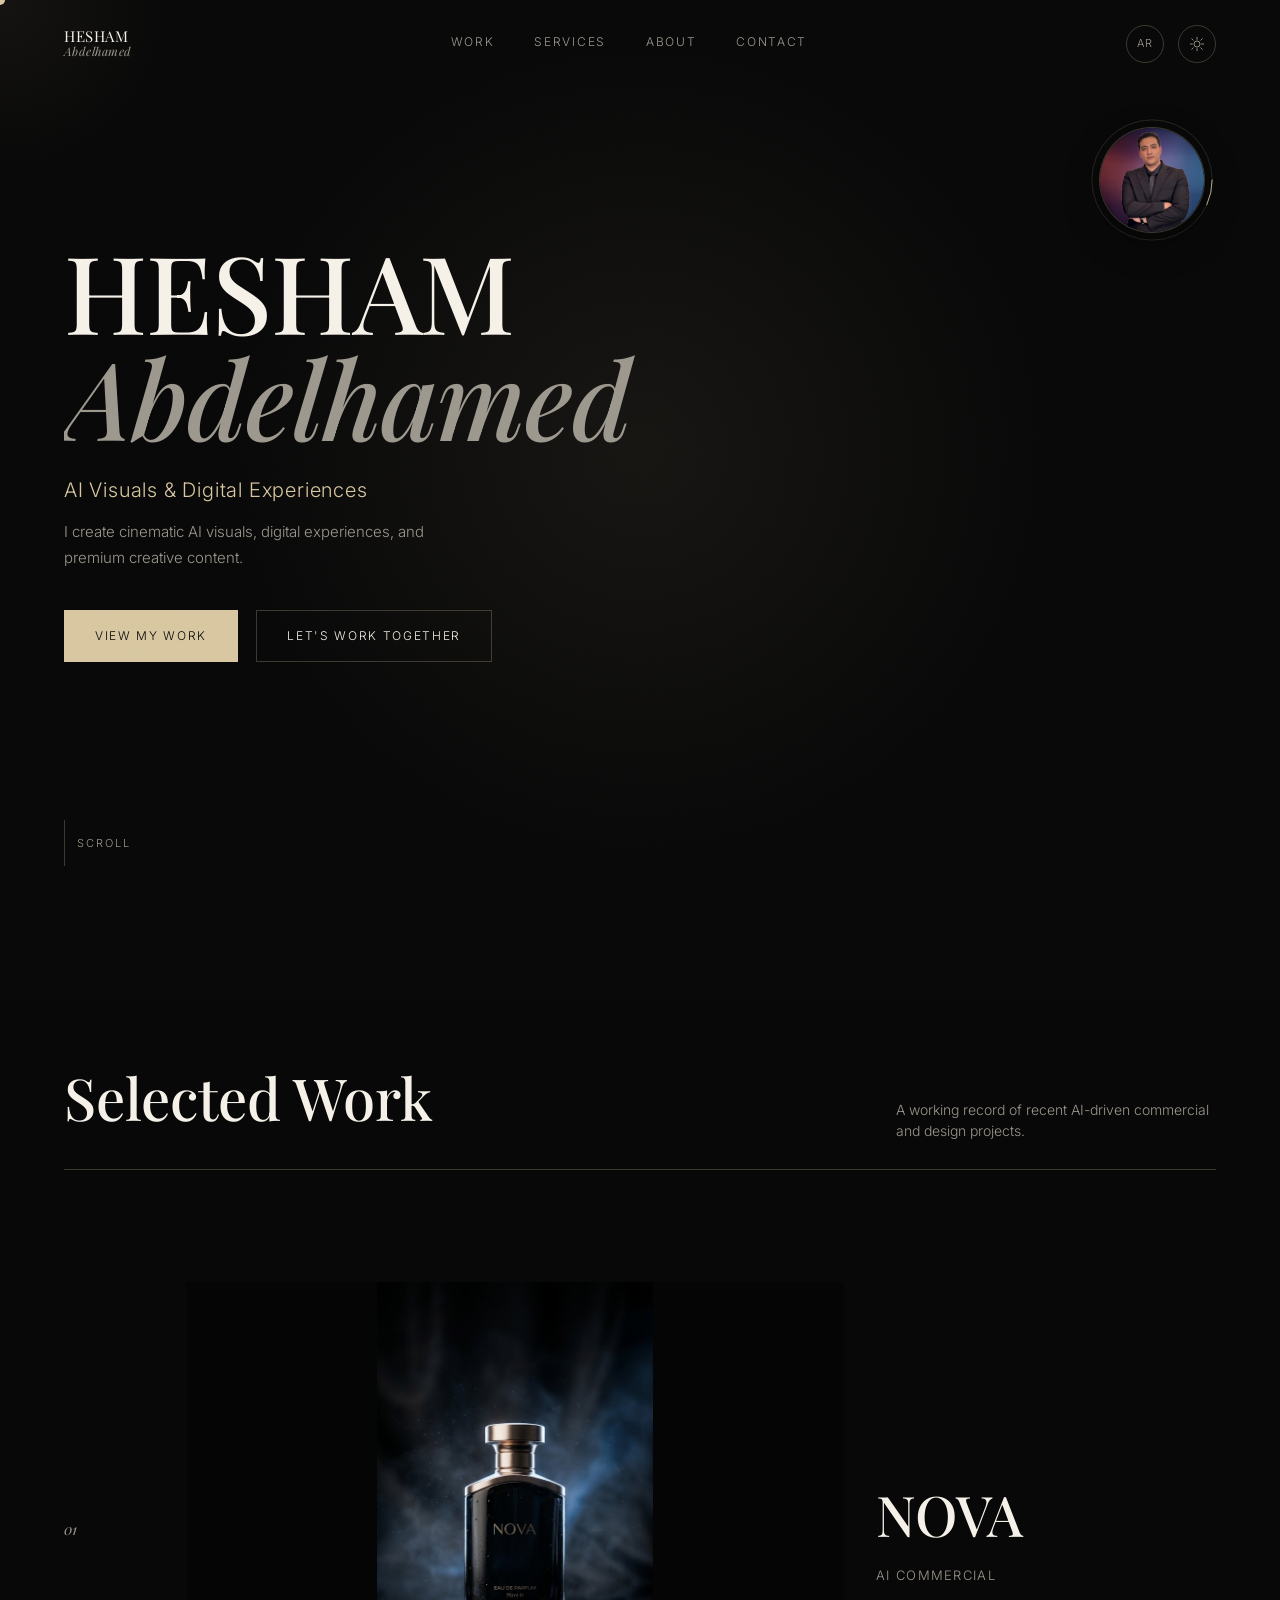
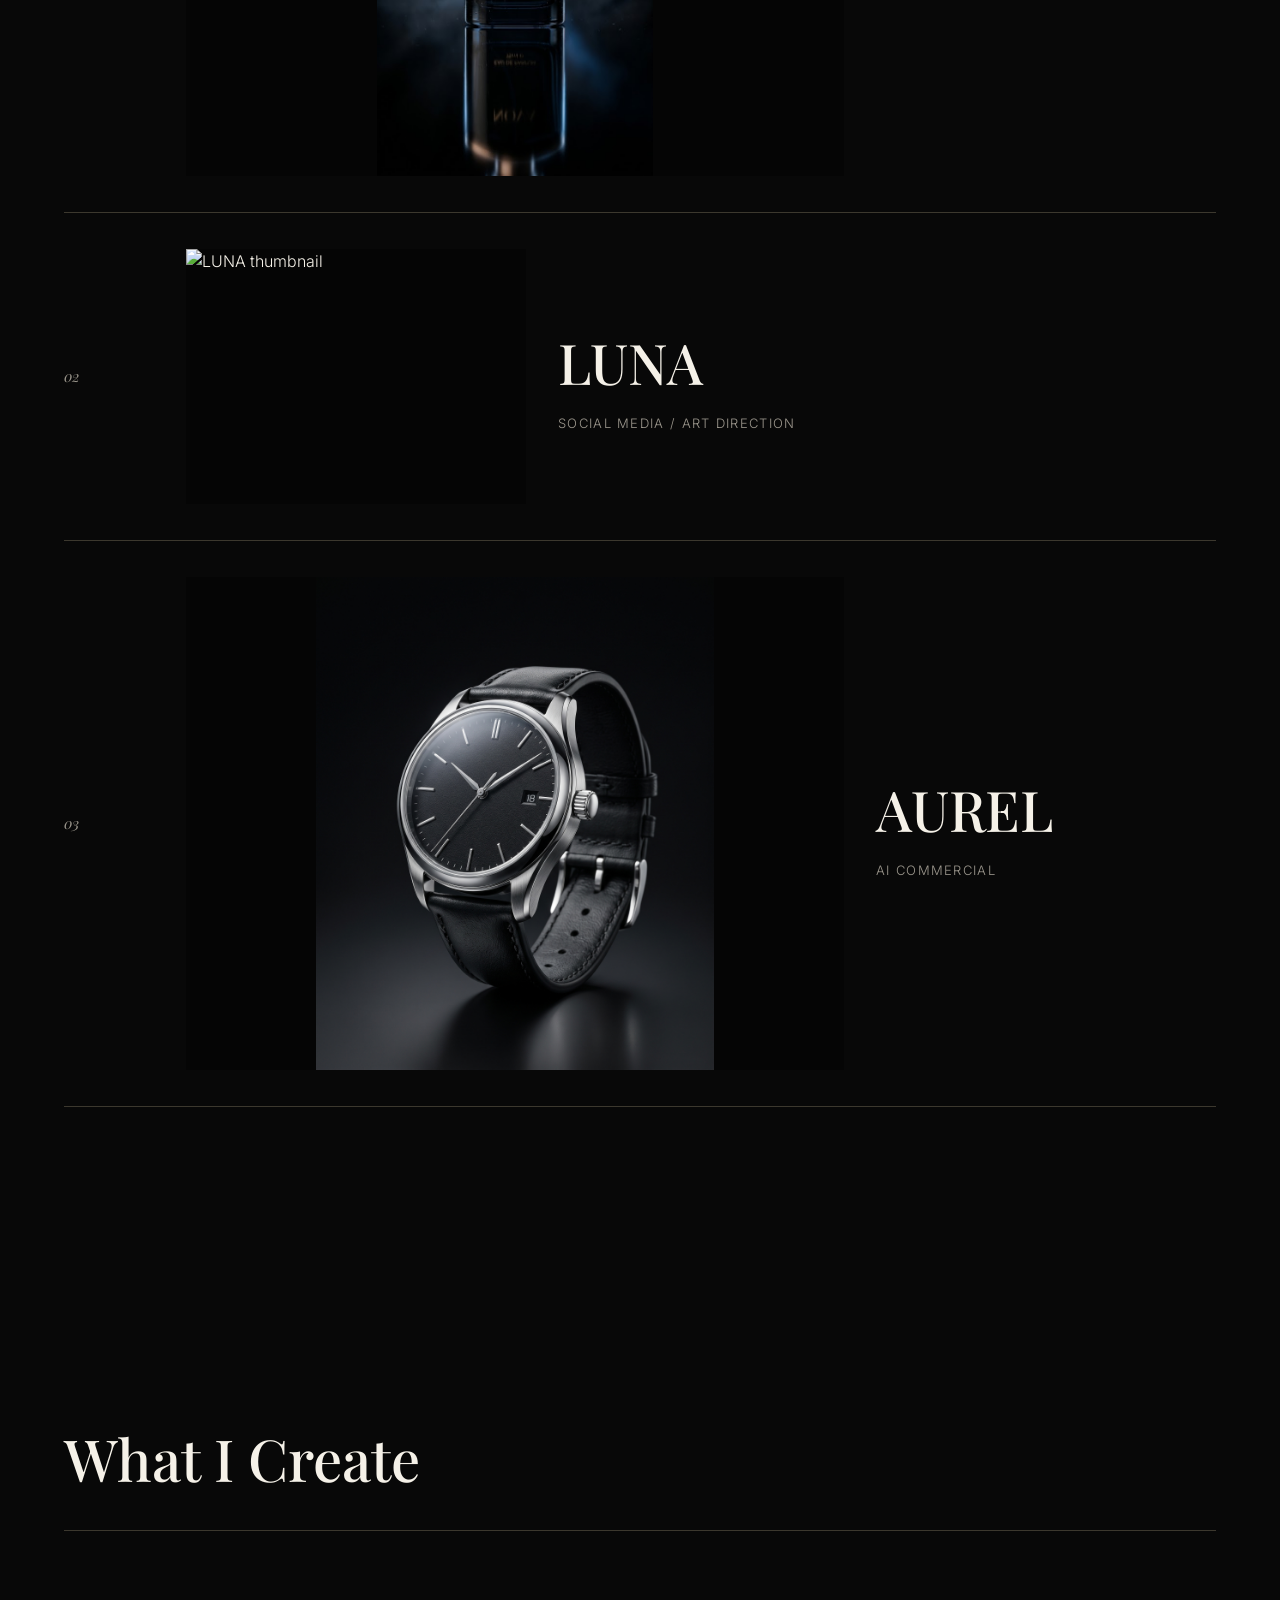
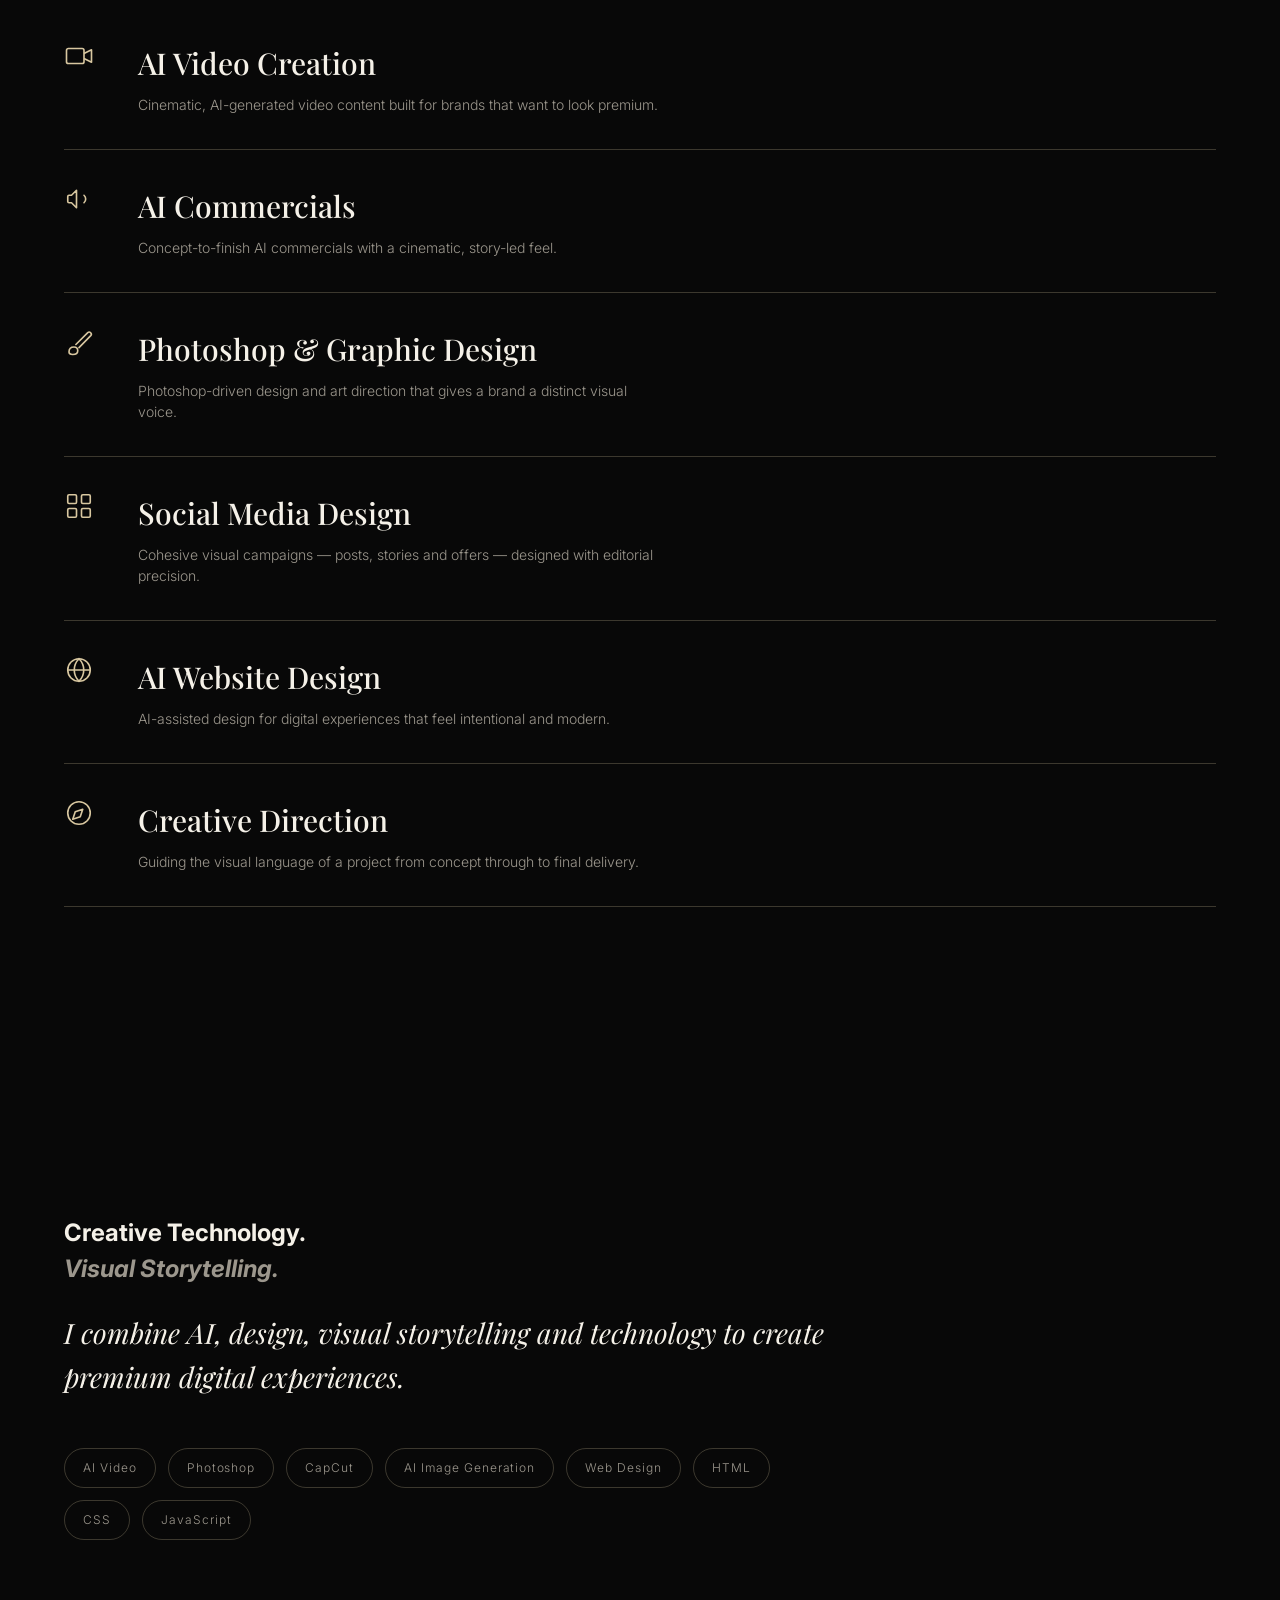
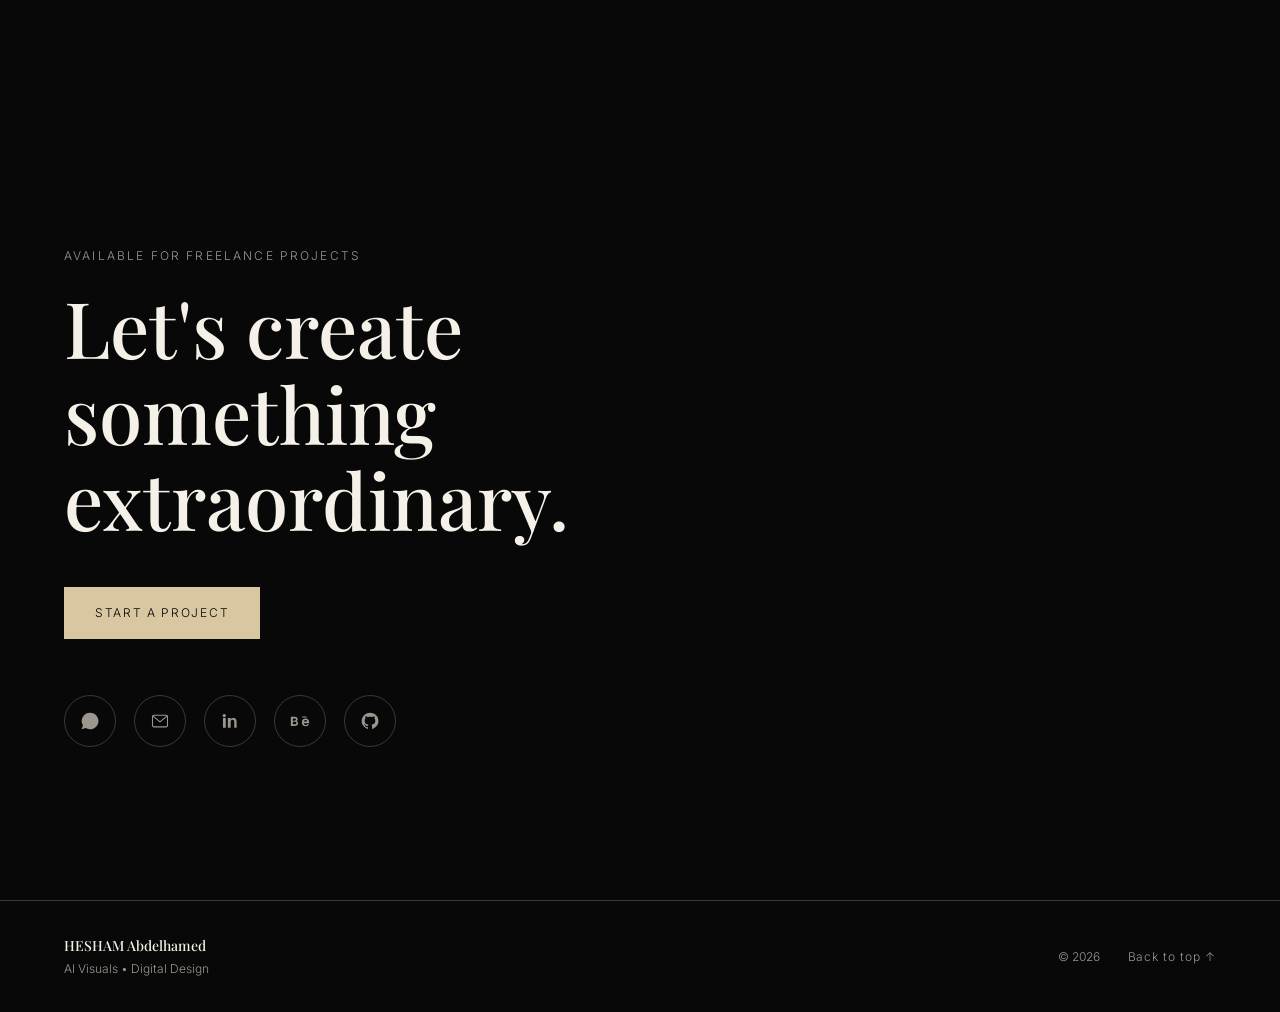
==== index.html @ a957bef6 "Initial portfolio" ====
<!DOCTYPE html>
<html lang="en" dir="ltr" data-theme="dark">
<head>
<meta charset="UTF-8">
<meta name="viewport" content="width=device-width, initial-scale=1.0">
<title>HESHAM — AI Visuals &amp; Digital Design</title>
<meta name="description" content="AI visuals, cinematic commercials, social media design and digital experiences.">

<meta property="og:title" content="HESHAM — AI Visuals &amp; Digital Design">
<meta property="og:description" content="AI visuals, cinematic commercials, social media design and digital experiences.">
<meta property="og:type" content="website">

<link rel="preconnect" href="https://fonts.googleapis.com">
<link rel="preconnect" href="https://fonts.gstatic.com" crossorigin>
<link href="https://fonts.googleapis.com/css2?family=Playfair+Display:ital,wght@0,400;0,500;0,600;1,400&family=Inter:wght@300;400;500;600&family=Amiri:wght@400;700&family=Cairo:wght@300;400;600&display=swap" rel="stylesheet">

<link rel="stylesheet" href="style.css">
</head>
<body>

<!-- PRELOADER -->
<div id="preloader" aria-hidden="true">
    <span class="preloader-name">HESHAM</span>
    <span class="preloader-count" id="preloaderCount">00</span>
</div>

<div class="grain" aria-hidden="true"></div>

<!-- CUSTOM CURSOR (desktop only) -->
<div class="cursor" id="cursor" aria-hidden="true"><span class="cursor-label" id="cursorLabel"></span></div>
<div class="cursor-glow" id="cursorGlow" aria-hidden="true"></div>

<!-- ==========================================================
     NAVIGATION
     ========================================================== -->
<header class="site-header" id="siteHeader">
    <a href="#hero" class="logo">
        <span class="logo-line">HESHAM</span>
        <span class="logo-line logo-sub">Abdelhamed</span>
    </a>

    <nav class="primary-nav" aria-label="Primary">
        <a href="#work" data-i18n="nav.work">Work</a>
        <a href="#services" data-i18n="nav.services">Services</a>
        <a href="#about" data-i18n="nav.about">About</a>
        <a href="#contact" data-i18n="nav.contact">Contact</a>
    </nav>

    <div class="nav-controls">
        <button class="control-btn" id="langToggle" aria-label="Switch language" data-magnetic>
            <span id="langToggleLabel">AR</span>
        </button>
        <button class="control-btn theme-btn" id="themeToggle" aria-label="Switch to light mode" data-magnetic>
            <svg class="icon-sun" width="16" height="16" viewBox="0 0 24 24" fill="none" aria-hidden="true"><circle cx="12" cy="12" r="4.5" stroke="currentColor" stroke-width="1.4"/><path d="M12 2v3M12 19v3M4.2 4.2l2.1 2.1M17.7 17.7l2.1 2.1M2 12h3M19 12h3M4.2 19.8l2.1-2.1M17.7 6.3l2.1-2.1" stroke="currentColor" stroke-width="1.4" stroke-linecap="round"/></svg>
            <svg class="icon-moon" width="16" height="16" viewBox="0 0 24 24" fill="none" aria-hidden="true"><path d="M20 14.5A8.5 8.5 0 1 1 9.5 4 6.8 6.8 0 0 0 20 14.5Z" stroke="currentColor" stroke-width="1.4" stroke-linejoin="round"/></svg>
        </button>
        <button class="menu-toggle" id="menuToggle" aria-label="Open menu" aria-expanded="false" aria-controls="mobileNav">
            <span></span><span></span>
        </button>
    </div>
</header>

<nav class="mobile-nav" id="mobileNav" aria-label="Mobile" data-open="false">
    <a href="#work" data-i18n="nav.work">Work</a>
    <a href="#services" data-i18n="nav.services">Services</a>
    <a href="#about" data-i18n="nav.about">About</a>
    <a href="#contact" data-i18n="nav.contact">Contact</a>
    <div class="mobile-nav-footer"><span id="mobileNavEmail"></span></div>
</nav>

<main id="top">

    <!-- ==========================================================
         HERO
         ========================================================== -->
    <section class="hero" id="hero">
        <div class="hero-bg" aria-hidden="true"><div class="hero-glow"></div></div>

        <!-- Profile photo — top right. Replace assets/profile/profile.jpg -->
        <div class="profile-frame" id="profileFrame">
            <svg class="profile-ring" viewBox="0 0 200 200" aria-hidden="true">
                <circle class="ring-track" cx="100" cy="100" r="94"></circle>
                <circle class="ring-sweep" cx="100" cy="100" r="94"></circle>
            </svg>
            <div class="profile-photo">
                <img src="assets/profile/profile.jpg" alt="Portrait of Hesham Abdelhamed" id="profileImage" loading="eager">
                <span class="profile-fallback" id="profileFallback" aria-hidden="true">H</span>
            </div>
        </div>

        <div class="hero-content">
            <h1 class="hero-title">
                <span class="reveal-line"><span data-reveal>HESHAM</span></span>
                <span class="reveal-line"><span data-reveal class="hero-title-sub">Abdelhamed</span></span>
            </h1>
            <p class="hero-subtitle" data-reveal data-i18n="hero.subtitle">AI Visuals &amp; Digital Experiences</p>
            <p class="hero-text" data-reveal data-i18n="hero.text">I create cinematic AI visuals, digital experiences, and premium creative content.</p>

            <div class="hero-ctas" data-reveal>
                <a href="#work" class="btn btn-primary" data-magnetic data-i18n="hero.ctaWork">View My Work</a>
                <a href="#contact" class="btn btn-ghost" data-magnetic data-i18n="hero.ctaContact">Let's Work Together</a>
            </div>
        </div>

        <div class="scroll-indicator" aria-hidden="true">
            <span class="scroll-line"></span>
            <span class="scroll-word" data-i18n="hero.scroll">Scroll</span>
        </div>
    </section>

    <!-- ==========================================================
         SELECTED WORK
         ========================================================== -->
    <section class="work" id="work">
        <div class="section-head">
            <h2 data-reveal data-i18n="work.heading">Selected Work</h2>
            <p class="section-note" data-reveal data-i18n="work.note">A working record of recent AI-driven commercial and design projects.</p>
        </div>
        <div class="work-grid" id="workGrid"></div>
    </section>

    <!-- ==========================================================
         SERVICES
         ========================================================== -->
    <section class="services" id="services">
        <div class="section-head">
            <h2 data-reveal data-i18n="services.heading">What I Create</h2>
        </div>
        <div class="services-list" id="servicesList"></div>
    </section>

    <!-- ==========================================================
         ABOUT
         ========================================================== -->
    <section class="about" id="about">
        <div class="about-inner">
            <h2 data-reveal data-i18n="about.heading1">Creative Technology.</h2>
            <h2 class="about-heading-2" data-reveal data-i18n="about.heading2">Visual Storytelling.</h2>
            <p class="about-text" data-reveal data-i18n="about.text">I combine AI, design, visual storytelling and technology to create premium digital experiences.</p>

            <ul class="skills-list" aria-label="Skills">
                <li data-reveal data-i18n="skills.aiVideo">AI Video</li>
                <li data-reveal data-i18n="skills.photoshop">Photoshop</li>
                <li data-reveal data-i18n="skills.capcut">CapCut</li>
                <li data-reveal data-i18n="skills.aiImage">AI Image Generation</li>
                <li data-reveal data-i18n="skills.webDesign">Web Design</li>
                <li data-reveal>HTML</li>
                <li data-reveal>CSS</li>
                <li data-reveal>JavaScript</li>
            </ul>
        </div>
    </section>

    <!-- ==========================================================
         CONTACT
         ========================================================== -->
    <section class="contact" id="contact">
        <p class="contact-eyebrow" data-reveal data-i18n="contact.eyebrow">Available for freelance projects</p>
        <h2 class="contact-title" data-reveal data-i18n="contact.title">Let's create something extraordinary.</h2>

        <a href="#" id="startProjectLink" class="btn btn-primary" data-magnetic data-i18n="contact.cta">Start a Project</a>

        <!-- Contact icons — URLs come from siteConfig in script.js -->
        <div class="contact-icons" id="contactIcons" aria-label="Contact links"></div>
    </section>

</main>

<footer class="site-footer">
    <div class="footer-left">
        <strong>HESHAM Abdelhamed</strong>
        <span data-i18n="footer.tagline">AI Visuals • Digital Design</span>
    </div>
    <div class="footer-right">
        <span>&copy; 2026</span>
        <button id="backToTop" data-i18n="footer.top">Back to top ↑</button>
    </div>
</footer>

<!-- ==========================================================
     PROJECT CASE STUDY OVERLAY
     ========================================================== -->
<div class="project-overlay" id="projectOverlay" role="dialog" aria-modal="true" aria-label="Project detail" data-open="false">
    <div class="overlay-top">
        <button class="overlay-close" id="overlayClose" data-i18n="overlay.close">Close</button>
        <div class="overlay-progress" id="overlayProgress"></div>
    </div>
    <div class="overlay-scroll" id="overlayScroll">
        <div class="overlay-content" id="overlayContent"></div>
    </div>
    <div class="overlay-footnav">
        <button class="overlay-nav-btn" id="prevProject" aria-label="Previous project">
            <span class="nav-arrow">←</span><span class="nav-label" data-i18n="overlay.prev">Previous</span>
        </button>
        <button class="overlay-nav-btn" id="nextProject" aria-label="Next project">
            <span class="nav-label" data-i18n="overlay.next">Next</span><span class="nav-arrow">→</span>
        </button>
    </div>
</div>

<!-- ==========================================================
     IMAGE LIGHTBOX — for gallery / image case studies
     ========================================================== -->
<div class="lightbox" id="lightbox" role="dialog" aria-modal="true" aria-label="Image viewer" data-open="false">
    <button class="lightbox-close" id="lightboxClose" data-i18n="overlay.close">Close</button>
    <button class="lightbox-nav lightbox-prev" id="lightboxPrev" aria-label="Previous image">←</button>
    <img class="lightbox-img" id="lightboxImg" src="" alt="">
    <button class="lightbox-nav lightbox-next" id="lightboxNext" aria-label="Next image">→</button>
    <p class="lightbox-caption" id="lightboxCaption"></p>
</div>

<script src="projects.js"></script>
<script src="script.js"></script>
</body>
</html>
---- style.css ----
/* ==========================================================
   TOKENS — DARK (default) / LIGHT
   ========================================================== */
:root{
    --bg: #080808;
    --bg-raised: #0d0d0d;
    --mat: #050505;
    --text: #F5F1E8;
    --muted: #9C978D;
    --gold: #D8C7A0;
    --line: rgba(216,199,160,0.25);

    --serif: "Playfair Display", "Times New Roman", serif;
    --sans: "Inter", -apple-system, BlinkMacSystemFont, sans-serif;
    --serif-ar: "Amiri", "Times New Roman", serif;
    --sans-ar: "Cairo", "Tahoma", sans-serif;

    --ease: cubic-bezier(.16,.84,.44,1);
    --ease-soft: cubic-bezier(.22,.61,.36,1);

    --nav-h: 88px;
    --pad: clamp(24px, 5vw, 72px);
    --bg-translucent: rgba(8,8,8,0.78);

    color-scheme: dark;
}

html[data-theme="light"]{
    --bg: #F5F1EA;
    --bg-raised: #ECE5D6;
    --mat: #EFE9DC;
    --text: #1C1812;
    --muted: #756C5E;
    --gold: #A9895A;
    --line: rgba(107,90,60,0.22);
    --bg-translucent: rgba(245,241,234,0.82);
    color-scheme: light;
}

*{ box-sizing: border-box; margin:0; padding:0; }
html{ scroll-behavior: smooth; }

@media (prefers-reduced-motion: reduce){
    html{ scroll-behavior: auto; }
    *{ animation-duration: .001ms !important; animation-iteration-count: 1 !important; transition-duration: .001ms !important; scroll-behavior: auto !important; }
}

body{
    background: var(--bg);
    color: var(--text);
    font-family: var(--sans);
    font-weight: 300;
    line-height: 1.5;
    overflow-x: hidden;
    -webkit-font-smoothing: antialiased;
    transition: background .5s var(--ease), color .5s var(--ease);
}

/* Arabic mode gets its own type family */
html[dir="rtl"] body{ font-family: var(--sans-ar); font-weight: 400; }
html[dir="rtl"] .hero-title, html[dir="rtl"] .section-head h2,
html[dir="rtl"] .about-inner h2, html[dir="rtl"] .contact-title,
html[dir="rtl"] .project-info h3, html[dir="rtl"] .cs-title,
html[dir="rtl"] .cs-quote, html[dir="rtl"] .logo{ font-family: var(--serif-ar); }
html[dir="rtl"] .hero-subtitle, html[dir="rtl"] .service-body h3{ font-family: var(--serif-ar); }

img, video{ max-width: 100%; display:block; }
a{ color: inherit; text-decoration:none; }
button{ font: inherit; color: inherit; background:none; border:none; cursor:pointer; }
ul{ list-style:none; }
::selection{ background: var(--gold); color: var(--bg); }
:focus-visible{ outline: 1px solid var(--gold); outline-offset: 4px; }

/* ==========================================================
   GRAIN
   ========================================================== */
.grain{
    position: fixed; inset: -100px; z-index: 998; pointer-events: none;
    opacity: .05; mix-blend-mode: overlay;
    background-image: url("data:image/svg+xml;utf8,<svg xmlns='http://www.w3.org/2000/svg' width='120' height='120'><filter id='n'><feTurbulence type='fractalNoise' baseFrequency='0.9' numOctaves='2' stitchTiles='stitch'/></filter><rect width='100%25' height='100%25' filter='url(%23n)'/></svg>");
    background-size: 220px;
}
html[data-theme="light"] .grain{ opacity: .035; mix-blend-mode: multiply; }

/* ==========================================================
   PRELOADER
   ========================================================== */
#preloader{
    position: fixed; inset:0; z-index: 9999; background: var(--bg);
    display:flex; flex-direction: column; align-items:center; justify-content:center; gap: 18px;
    transition: opacity .9s var(--ease), visibility .9s var(--ease);
}
#preloader[data-hidden="true"]{ opacity:0; visibility:hidden; }
.preloader-name{ font-family: var(--serif); font-size: clamp(28px, 5vw, 44px); letter-spacing: .08em; opacity:0; animation: fadeUp 1s var(--ease) .1s forwards; }
.preloader-count{ font-size: 12px; letter-spacing: .25em; color: var(--gold); font-variant-numeric: tabular-nums; }
@keyframes fadeUp{ from{ opacity:0; transform: translateY(14px);} to{ opacity:1; transform: translateY(0);} }

/* ==========================================================
   CUSTOM CURSOR
   ========================================================== */
.cursor, .cursor-glow{ display:none; }
.has-cursor .cursor{
    display:flex; align-items:center; justify-content:center;
    position: fixed; top:0; left:0; z-index: 9998;
    width: 10px; height: 10px; margin: -5px 0 0 -5px; border-radius: 50%;
    background: var(--gold); pointer-events:none;
    transition: width .3s var(--ease), height .3s var(--ease), margin .3s var(--ease), background .3s var(--ease);
}
.has-cursor .cursor-glow{
    display:block; position: fixed; top:0; left:0; z-index: 9997;
    width: 380px; height: 380px; margin: -190px 0 0 -190px; border-radius: 50%; pointer-events:none;
    background: radial-gradient(circle, rgba(216,199,160,0.06) 0%, transparent 70%);
}
.has-cursor .cursor[data-state="project"]{ width: 92px; height: 92px; margin: -46px 0 0 -46px; background: rgba(216,199,160,0.08); border: 1px solid var(--line); }
.has-cursor .cursor[data-state="cta"]{ width: 16px; height:16px; margin:-8px 0 0 -8px; background: var(--text); }
.cursor-label{ font-size: 11px; letter-spacing: .1em; color: var(--text); opacity:0; transition: opacity .25s var(--ease); }
.has-cursor .cursor[data-state="project"] .cursor-label{ opacity:1; }

/* ==========================================================
   NAVIGATION
   ========================================================== */
.site-header{
    position: fixed; top:0; left:0; right:0; z-index: 500; height: var(--nav-h);
    display:flex; align-items:center; justify-content:space-between; padding: 0 var(--pad);
    background: transparent; border-bottom: 1px solid transparent;
    transition: background .5s var(--ease), backdrop-filter .5s var(--ease), border-color .5s var(--ease), height .4s var(--ease);
}
.site-header[data-scrolled="true"]{
    height: calc(var(--nav-h) - 20px);
    background: var(--bg-translucent);
    backdrop-filter: blur(14px); -webkit-backdrop-filter: blur(14px);
    border-bottom: 1px solid var(--line);
}
.logo{ display:flex; flex-direction:column; line-height:1.15; font-family: var(--serif); }
.logo-line{ font-size: 15px; letter-spacing: .04em; }
.logo-sub{ color: var(--muted); font-style: italic; font-size: 12px; }

.primary-nav{ display:flex; gap: 40px; }
.primary-nav a{ font-size: 12px; letter-spacing: .14em; text-transform: uppercase; color: var(--muted); position:relative; padding-bottom: 4px; }
.primary-nav a::after{ content:""; position:absolute; left:0; right:100%; bottom:0; height:1px; background: var(--gold); transition: right .4s var(--ease); }
html[dir="rtl"] .primary-nav a::after{ left:100%; right:0; }
.primary-nav a:hover::after, .primary-nav a:focus-visible::after{ right:0; }
html[dir="rtl"] .primary-nav a:hover::after{ left:0; }
.primary-nav a:hover, .primary-nav a:focus-visible{ color: var(--text); }

.nav-controls{ display:flex; align-items:center; gap: 14px; }
.control-btn{
    width: 38px; height: 38px; border: 1px solid var(--line); border-radius: 50%;
    display:flex; align-items:center; justify-content:center;
    font-size: 11px; letter-spacing:.06em; color: var(--muted);
    transition: color .3s var(--ease), border-color .3s var(--ease);
}
.control-btn:hover{ color: var(--gold); border-color: var(--gold); }
.icon-moon{ display:none; }
html[data-theme="light"] .icon-sun{ display:none; }
html[data-theme="light"] .icon-moon{ display:block; }

.menu-toggle{ display:none; width: 32px; height: 20px; position: relative; }
.menu-toggle span{ position:absolute; left:0; right:0; height:1px; background: var(--text); transition: transform .4s var(--ease); }
.menu-toggle span:first-child{ top:0; } .menu-toggle span:last-child{ bottom:0; }
.menu-toggle[aria-expanded="true"] span:first-child{ transform: translateY(9.5px) rotate(45deg); }
.menu-toggle[aria-expanded="true"] span:last-child{ transform: translateY(-9.5px) rotate(-45deg); }

.mobile-nav{
    position: fixed; inset:0; z-index: 490; background: var(--bg);
    display:flex; flex-direction: column; align-items:flex-start; justify-content:center; gap: 18px; padding: var(--pad);
    transform: translateY(-100%); transition: transform .6s var(--ease);
}
html[dir="rtl"] .mobile-nav{ align-items:flex-end; }
.mobile-nav[data-open="true"]{ transform: translateY(0); }
.mobile-nav a{ font-family: var(--serif); font-size: 40px; }
html[dir="rtl"] .mobile-nav a{ font-family: var(--serif-ar); }
.mobile-nav-footer{ margin-top: 40px; color: var(--muted); font-size: 13px; }

/* ==========================================================
   HERO + PROFILE PHOTO
   ========================================================== */
.hero{ position:relative; min-height: 100svh; display:flex; flex-direction:column; justify-content:center; padding: 0 var(--pad); overflow:hidden; }
.hero-bg{ position:absolute; inset:0; z-index:0; }
.hero-glow{ position:absolute; top:50%; left:50%; width: 900px; height: 900px; transform: translate(-50%,-50%); background: radial-gradient(circle, rgba(216,199,160,0.07) 0%, rgba(216,199,160,0) 65%); }

.profile-frame{
    position:absolute; top: calc(var(--nav-h) + 28px); right: var(--pad); z-index: 2;
    width: 128px; height: 128px;
}
html[dir="rtl"] .profile-frame{ right:auto; left: var(--pad); }
.profile-ring{ position:absolute; inset:0; width:100%; height:100%; overflow: visible; }
.ring-track{ fill:none; stroke: var(--line); stroke-width: 1; }
.ring-sweep{
    fill:none; stroke: var(--gold); stroke-width: 1.4; stroke-linecap: round;
    stroke-dasharray: 40 550; transform-origin: 100px 100px;
    animation: ringRotate 7s linear infinite;
}
@keyframes ringRotate{ to{ transform: rotate(360deg); } }
.profile-photo{
    position:absolute; inset: 12px; border-radius: 50%; overflow:hidden;
    box-shadow: 0 0 0 1px var(--line), 0 12px 34px rgba(0,0,0,.35);
    transition: transform .5s var(--ease), box-shadow .5s var(--ease);
}
.profile-frame:hover .profile-photo{ transform: scale(1.045); box-shadow: 0 0 0 1px var(--gold), 0 16px 40px rgba(0,0,0,.4); }
.profile-frame:hover .ring-sweep{ stroke-width: 1.8; }
.profile-photo img{ width:100%; height:100%; object-fit: cover; object-position: center; }
.profile-photo img[data-broken="true"]{ display:none; }
.profile-fallback{
    display:none; position:absolute; inset:0; align-items:center; justify-content:center;
    font-family: var(--serif); font-style: italic; font-size: 44px; color: var(--gold); background: var(--bg-raised);
}
.profile-photo img[data-broken="true"] ~ .profile-fallback{ display:flex; }

.hero-content{ position:relative; z-index:1; max-width: 1100px; }
.hero-title{ font-family: var(--serif); font-weight: 500; font-size: clamp(48px, 9vw, 108px); line-height: .98; letter-spacing: -0.01em; }
.hero-title-sub{ font-style: italic; color: var(--muted); }
.reveal-line{ display:block; overflow:hidden; }
.reveal-line span{ display:block; opacity:0; transform: translateY(100%); }

.hero-subtitle{ margin-top: 26px; font-size: clamp(16px, 2vw, 20px); letter-spacing: .04em; color: var(--gold); opacity:0; transform: translateY(10px); }
.hero-text{ margin-top: 14px; max-width: 46ch; color: var(--muted); font-size: 15px; line-height: 1.7; opacity:0; transform: translateY(10px); }

.hero-ctas{ margin-top: 40px; display:flex; flex-wrap: wrap; gap: 18px; opacity:0; transform: translateY(10px); }
.btn{ display:inline-flex; align-items:center; gap: 10px; font-size: 12px; letter-spacing: .14em; text-transform: uppercase; padding: 16px 30px; border: 1px solid var(--line); transition: background .4s var(--ease), color .4s var(--ease), border-color .4s var(--ease); }
.btn-primary{ background: var(--gold); color: var(--bg); border-color: var(--gold); }
.btn-primary:hover{ background: transparent; color: var(--gold); }
.btn-ghost{ color: var(--text); }
.btn-ghost:hover{ border-color: var(--gold); color: var(--gold); }

.scroll-indicator{ position:absolute; bottom: 34px; left: var(--pad); display:flex; align-items:center; gap:12px; color: var(--muted); font-size: 11px; letter-spacing:.18em; text-transform:uppercase; }
html[dir="rtl"] .scroll-indicator{ left:auto; right: var(--pad); }
.scroll-line{ width:1px; height: 46px; background: var(--line); position:relative; overflow:hidden; }
.scroll-line::after{ content:""; position:absolute; top:-100%; left:0; width:100%; height:100%; background: var(--gold); animation: scrollDrip 2.6s ease-in-out infinite; }
@keyframes scrollDrip{ 0%{ top:-100%; } 60%{ top:100%; } 100%{ top:100%; } }

/* ==========================================================
   SECTION HEAD (shared)
   ========================================================== */
section{ padding: clamp(90px, 12vw, 160px) var(--pad); position: relative; }
.section-head{ display:flex; flex-wrap:wrap; align-items:flex-end; justify-content:space-between; gap: 20px; margin-bottom: clamp(48px, 6vw, 88px); border-bottom: 1px solid var(--line); padding-bottom: 28px; }
.section-head h2{ font-family: var(--serif); font-weight: 500; font-size: clamp(34px, 5vw, 58px); }
.section-note{ color: var(--muted); font-size: 14px; max-width: 320px; }

[data-reveal]{ opacity:0; transform: translateY(24px); transition: opacity .9s var(--ease), transform .9s var(--ease); }
[data-reveal].is-visible{ opacity:1; transform: translateY(0); }

/* ==========================================================
   WORK GRID — media is always fully visible, never cropped
   ========================================================== */
.work-grid{ display:flex; flex-direction:column; }
.project-card{ position: relative; display:grid; grid-template-columns: 90px 1fr 340px; align-items:center; gap: 32px; padding: 36px 0; border-bottom: 1px solid var(--line); cursor: pointer; }
.project-card:nth-child(even){ grid-template-columns: 90px 340px 1fr; }
.project-card:nth-child(even) .project-media{ order:1; }
.project-card:nth-child(even) .project-info{ order:2; }

.project-num{ font-family: var(--serif); font-style: italic; font-size: 15px; color: var(--muted); transition: color .4s var(--ease); }
.project-info h3{ font-family: var(--serif); font-weight: 500; font-size: clamp(30px, 4.4vw, 56px); letter-spacing: -.01em; transition: transform .5s var(--ease); }
html[dir="rtl"] .project-info h3{ font-family: var(--serif-ar); }
.project-info p{ margin-top: 10px; color: var(--muted); font-size: 13px; letter-spacing: .1em; text-transform: uppercase; }

.project-media{
    position:relative; overflow:hidden; aspect-ratio: 4/3; background: var(--mat);
    display:flex; align-items:center; justify-content:center;
    transition: transform .8s var(--ease-soft);
}
.project-media img, .project-media video{
    width:100%; height:100%; object-fit: contain; object-position: center;
}
.project-card:hover .project-media{ transform: scale(1.035); }
.project-media::after{ content:""; position:absolute; inset:0; background: linear-gradient(180deg, rgba(0,0,0,0) 55%, rgba(0,0,0,.4) 100%); opacity:0; transition: opacity .5s var(--ease); pointer-events:none; }
.project-view{ position:absolute; left:50%; top:50%; transform: translate(-50%,-50%) scale(.85); font-size: 11px; letter-spacing:.18em; text-transform:uppercase; color: var(--text); opacity:0; transition: opacity .4s var(--ease), transform .4s var(--ease); background: rgba(0,0,0,.35); padding: 10px 18px; border: 1px solid var(--gold); }
.project-card:hover .project-media::after, .project-card:hover .project-view{ opacity:1; }
.project-card:hover .project-view{ transform: translate(-50%,-50%) scale(1); }
.project-card:hover .project-num{ color: var(--gold); }
.project-card:hover .project-info h3{ transform: translateX(8px); }
html[dir="rtl"] .project-card:hover .project-info h3{ transform: translateX(-8px); }

/* ==========================================================
   SERVICES (rendered by JS from servicesData)
   ========================================================== */
.services-list{ display:flex; flex-direction:column; }
.service-row{ display:grid; grid-template-columns: 46px 1fr; gap: 28px; padding: 34px 0; border-bottom: 1px solid var(--line); transition: padding-inline-start .5s var(--ease); align-items:flex-start; }
.service-row:hover{ padding-inline-start: 14px; }
.service-icon{ color: var(--gold); }
.service-icon svg{ width: 30px; height: 30px; }
.service-body h3{ font-family: var(--serif); font-weight: 500; font-size: clamp(22px, 3vw, 30px); margin-bottom: 8px; }
html[dir="rtl"] .service-body h3{ font-family: var(--serif-ar); }
.service-body p{ color: var(--muted); font-size: 14px; max-width: 520px; }

/* ==========================================================
   ABOUT
   ========================================================== */
.about-inner{ max-width: 760px; }
.about-heading-2{ color: var(--muted); font-style: italic; }
.about-text{ font-family: var(--serif); font-style: italic; font-size: clamp(20px, 2.6vw, 28px); line-height: 1.6; margin: 24px 0 48px; }
html[dir="rtl"] .about-text{ font-family: var(--serif-ar); font-style:normal; }
.skills-list{ display:flex; flex-wrap:wrap; gap: 12px; }
.skills-list li{ font-size: 12px; letter-spacing:.08em; padding: 10px 18px; border: 1px solid var(--line); border-radius: 100px; color: var(--muted); transition: color .3s var(--ease), border-color .3s var(--ease); }
.skills-list li:hover{ color: var(--gold); border-color: var(--gold); }

/* ==========================================================
   CONTACT
   ========================================================== */
.contact{ text-align:left; }
html[dir="rtl"] .contact{ text-align:right; }
.contact-eyebrow{ color: var(--muted); font-size: 12px; letter-spacing:.18em; text-transform:uppercase; margin-bottom: 20px; }
.contact-title{ font-family: var(--serif); font-weight:500; font-size: clamp(38px, 7vw, 78px); line-height: 1.1; margin-bottom: 44px; max-width: 16ch; }
html[dir="rtl"] .contact-title{ font-family: var(--serif-ar); }

.contact-icons{ display:flex; flex-wrap:wrap; gap: 18px; margin-top: 56px; }
.contact-icon-link{
    width: 52px; height: 52px; border: 1px solid var(--line); border-radius: 50%;
    display:flex; align-items:center; justify-content:center; color: var(--muted);
    transition: color .3s var(--ease), border-color .3s var(--ease), transform .3s var(--ease);
}
.contact-icon-link svg{ width: 20px; height: 20px; }
.contact-icon-link:hover{ color: var(--gold); border-color: var(--gold); transform: translateY(-3px); }

/* ==========================================================
   FOOTER
   ========================================================== */
.site-footer{ padding: 34px var(--pad); display:flex; flex-wrap:wrap; gap: 20px; align-items:center; justify-content:space-between; border-top: 1px solid var(--line); font-size: 12px; color: var(--muted); }
.footer-left{ display:flex; flex-direction:column; gap:4px; }
.footer-left strong{ color: var(--text); font-family: var(--serif); font-weight:500; font-size: 14px; }
.footer-right{ display:flex; align-items:center; gap: 28px; }
#backToTop{ color: var(--muted); letter-spacing:.08em; transition: color .3s var(--ease); }
#backToTop:hover{ color: var(--gold); }

/* ==========================================================
   PROJECT CASE-STUDY OVERLAY
   ========================================================== */
.project-overlay{ position: fixed; inset:0; z-index: 800; background: var(--bg); visibility: hidden; opacity:0; transform: translateY(2%); transition: opacity .6s var(--ease), transform .6s var(--ease), visibility .6s var(--ease); display:flex; flex-direction:column; }
.project-overlay[data-open="true"]{ visibility: visible; opacity:1; transform: translateY(0); }
body.overlay-open{ overflow:hidden; }

.overlay-top{ display:flex; align-items:center; justify-content:space-between; padding: 26px var(--pad); flex-shrink:0; }
.overlay-close{ font-size: 12px; letter-spacing:.16em; text-transform:uppercase; color: var(--muted); transition: color .3s var(--ease); }
.overlay-close:hover{ color: var(--gold); }
.overlay-progress{ font-family: var(--serif); font-style:italic; font-size: 13px; color: var(--muted); }

.overlay-scroll{ flex:1; overflow-y:auto; }
.overlay-content{ padding: 0 var(--pad) 60px; max-width: 1240px; margin: 0 auto; }

.cs-head{ padding: 20px 0 50px; border-bottom: 1px solid var(--line); margin-bottom: 50px; }
.cs-num{ font-family: var(--serif); font-style:italic; color: var(--gold); font-size: 15px; }
.cs-title{ font-family: var(--serif); font-weight:500; font-size: clamp(40px, 7vw, 92px); line-height:1; margin: 14px 0; }
.cs-subtitle{ color: var(--muted); font-size: 13px; letter-spacing:.14em; text-transform: uppercase; }
.cs-year{ display:inline-block; margin-top: 10px; color: var(--muted); font-size: 12px; letter-spacing:.1em; }

.cs-meta{ display:grid; grid-template-columns: 2fr 1fr 1fr; gap: 40px; margin-bottom: 56px; }
.cs-desc{ font-size: 17px; line-height:1.75; max-width: 62ch; }
.cs-meta-block h4{ font-size: 11px; letter-spacing:.16em; text-transform:uppercase; color: var(--muted); margin-bottom: 14px; }
.cs-meta-block ul li{ font-family: var(--serif); font-size: 16px; margin-bottom: 6px; }
html[dir="rtl"] .cs-meta-block ul li{ font-family: var(--serif-ar); }
.cs-process p, .cs-outcome p{ font-size: 15px; color: var(--muted); line-height: 1.7; max-width: 62ch; }
.cs-process, .cs-outcome{ margin-bottom: 40px; }
.cs-process h4, .cs-outcome h4{ font-size: 11px; letter-spacing:.16em; text-transform:uppercase; color: var(--muted); margin-bottom: 12px; }

/* Media — never cropped, cinematic letterbox mat for video */
.cs-media{ margin-bottom: 56px; }
.cs-media-video{
    width:100%; max-height: 74vh; aspect-ratio: 16/9; background: #000;
    display:flex; align-items:center; justify-content:center; overflow:hidden;
}
.cs-media-video video{ width:100%; height:100%; object-fit: contain; background:#000; }
.cs-media img{ width:100%; max-height: 78vh; object-fit: contain; background: var(--mat); border: 1px solid var(--line); }

.cs-media-website{ border: 1px solid var(--line); padding: 14px 14px 0; background: var(--bg-raised); }
.cs-media-website .browser-bar{ display:flex; gap:6px; padding-bottom:14px; }
.cs-media-website .browser-bar span{ width:8px; height:8px; border-radius:50%; background: var(--line); }
.cs-media-website img{ display:block; border:none; }
.cs-live-link{ display:inline-block; margin-top: 18px; font-size:12px; letter-spacing:.12em; text-transform:uppercase; border-bottom: 1px solid var(--line); padding-bottom: 4px; }

.cs-gallery{ display:grid; grid-template-columns: repeat(6, 1fr); gap: 24px; }
.cs-gallery-item{ position:relative; overflow:hidden; aspect-ratio: 4/5; background: var(--mat); border: 1px solid var(--line); display:flex; align-items:center; justify-content:center; cursor: pointer; }
.cs-gallery-item img{ width:100%; height:100%; object-fit: contain; object-position: center; transition: opacity .3s var(--ease); }
.cs-gallery-item:hover img{ opacity: .85; }
.cs-gallery-item span{ position:absolute; left:0; right:0; bottom:0; padding: 12px; font-size: 11px; letter-spacing:.08em; color: var(--text); background: linear-gradient(0deg, rgba(0,0,0,.55), transparent); }
.cs-gallery-item:nth-child(1){ grid-column: 1 / 4; }
.cs-gallery-item:nth-child(2){ grid-column: 4 / 7; margin-top: 60px; }
.cs-gallery-item:nth-child(3){ grid-column: 2 / 5; margin-top: -20px; }

.cs-mixed{ display:flex; flex-direction:column; gap: 40px; }
.cs-mixed img, .cs-mixed video{ width:100%; max-height: 78vh; object-fit: contain; background: var(--mat); }

.cs-quote{ font-family: var(--serif); font-style: italic; font-size: clamp(24px, 3.6vw, 40px); line-height: 1.4; text-align:center; padding: 20px 0 10px; color: var(--gold); }
html[dir="rtl"] .cs-quote{ font-family: var(--serif-ar); font-style:normal; }

.overlay-footnav{ flex-shrink:0; display:flex; border-top: 1px solid var(--line); }
.overlay-nav-btn{ flex:1; display:flex; align-items:center; justify-content:center; gap: 12px; padding: 22px; font-size: 12px; letter-spacing:.14em; text-transform:uppercase; color: var(--muted); transition: color .3s var(--ease), background .3s var(--ease); }
.overlay-nav-btn:hover{ color: var(--text); background: rgba(216,199,160,0.06); }
#prevProject{ border-right: 1px solid var(--line); justify-content:flex-start; }
#nextProject{ justify-content:flex-end; }
html[dir="rtl"] #prevProject{ border-right:none; border-left: 1px solid var(--line); }

/* ==========================================================
   LIGHTBOX
   ========================================================== */
.lightbox{
    position: fixed; inset:0; z-index: 900; background: rgba(0,0,0,.94);
    display:flex; align-items:center; justify-content:center;
    visibility:hidden; opacity:0; transition: opacity .4s var(--ease), visibility .4s var(--ease);
}
.lightbox[data-open="true"]{ visibility:visible; opacity:1; }
.lightbox-img{ max-width: 88vw; max-height: 82vh; object-fit: contain; }
.lightbox-close{ position:absolute; top: 26px; right: var(--pad); font-size: 12px; letter-spacing:.16em; text-transform:uppercase; color: var(--text); }
.lightbox-nav{ position:absolute; top:50%; transform: translateY(-50%); font-size: 22px; color: var(--text); width:52px; height:52px; border: 1px solid var(--line); border-radius:50%; display:flex; align-items:center; justify-content:center; transition: border-color .3s var(--ease), color .3s var(--ease); }
.lightbox-nav:hover{ border-color: var(--gold); color: var(--gold); }
.lightbox-prev{ left: var(--pad); }
.lightbox-next{ right: var(--pad); }
.lightbox-caption{ position:absolute; bottom: 30px; left:0; right:0; text-align:center; color: var(--muted); font-size: 12px; letter-spacing:.08em; }

/* ==========================================================
   RESPONSIVE
   ========================================================== */
@media (max-width: 1024px){
    .cs-meta{ grid-template-columns: 1fr 1fr; }
    .cs-desc{ grid-column: 1 / 3; }
}

@media (max-width: 900px){
    .primary-nav{ display:none; }
    .menu-toggle{ display:block; }
    .profile-frame{ position: static; margin: 0 auto 32px; }
    .hero{ padding-top: calc(var(--nav-h) + 20px); justify-content:flex-start; }
    .project-card, .project-card:nth-child(even){ grid-template-columns: 1fr; gap: 16px; }
    .project-card .project-media{ order:1 !important; }
    .project-card .project-info{ order:2 !important; }
    .project-num{ order:0; }
    .cs-gallery{ grid-template-columns: 1fr; }
    .cs-gallery-item{ grid-column: 1 / -1 !important; margin-top:0 !important; }
    .lightbox-nav{ width:42px; height:42px; font-size:18px; }
    .lightbox-prev{ left: 12px; } .lightbox-next{ right: 12px; }
}

@media (max-width: 640px){
    :root{ --nav-h: 72px; }
    .hero-title{ font-size: clamp(38px, 13vw, 60px); }
    .cs-meta{ grid-template-columns: 1fr; }
    .cs-desc{ grid-column: auto; }
    .site-footer{ flex-direction: column; align-items:flex-start; }
    .profile-frame{ width: 104px; height: 104px; }
}

@media (max-width: 380px){ :root{ --pad: 18px; } }

@media (hover: none), (pointer: coarse){
    .cursor, .cursor-glow{ display:none !important; }
    .project-media::after, .project-view{ opacity:1; }
}
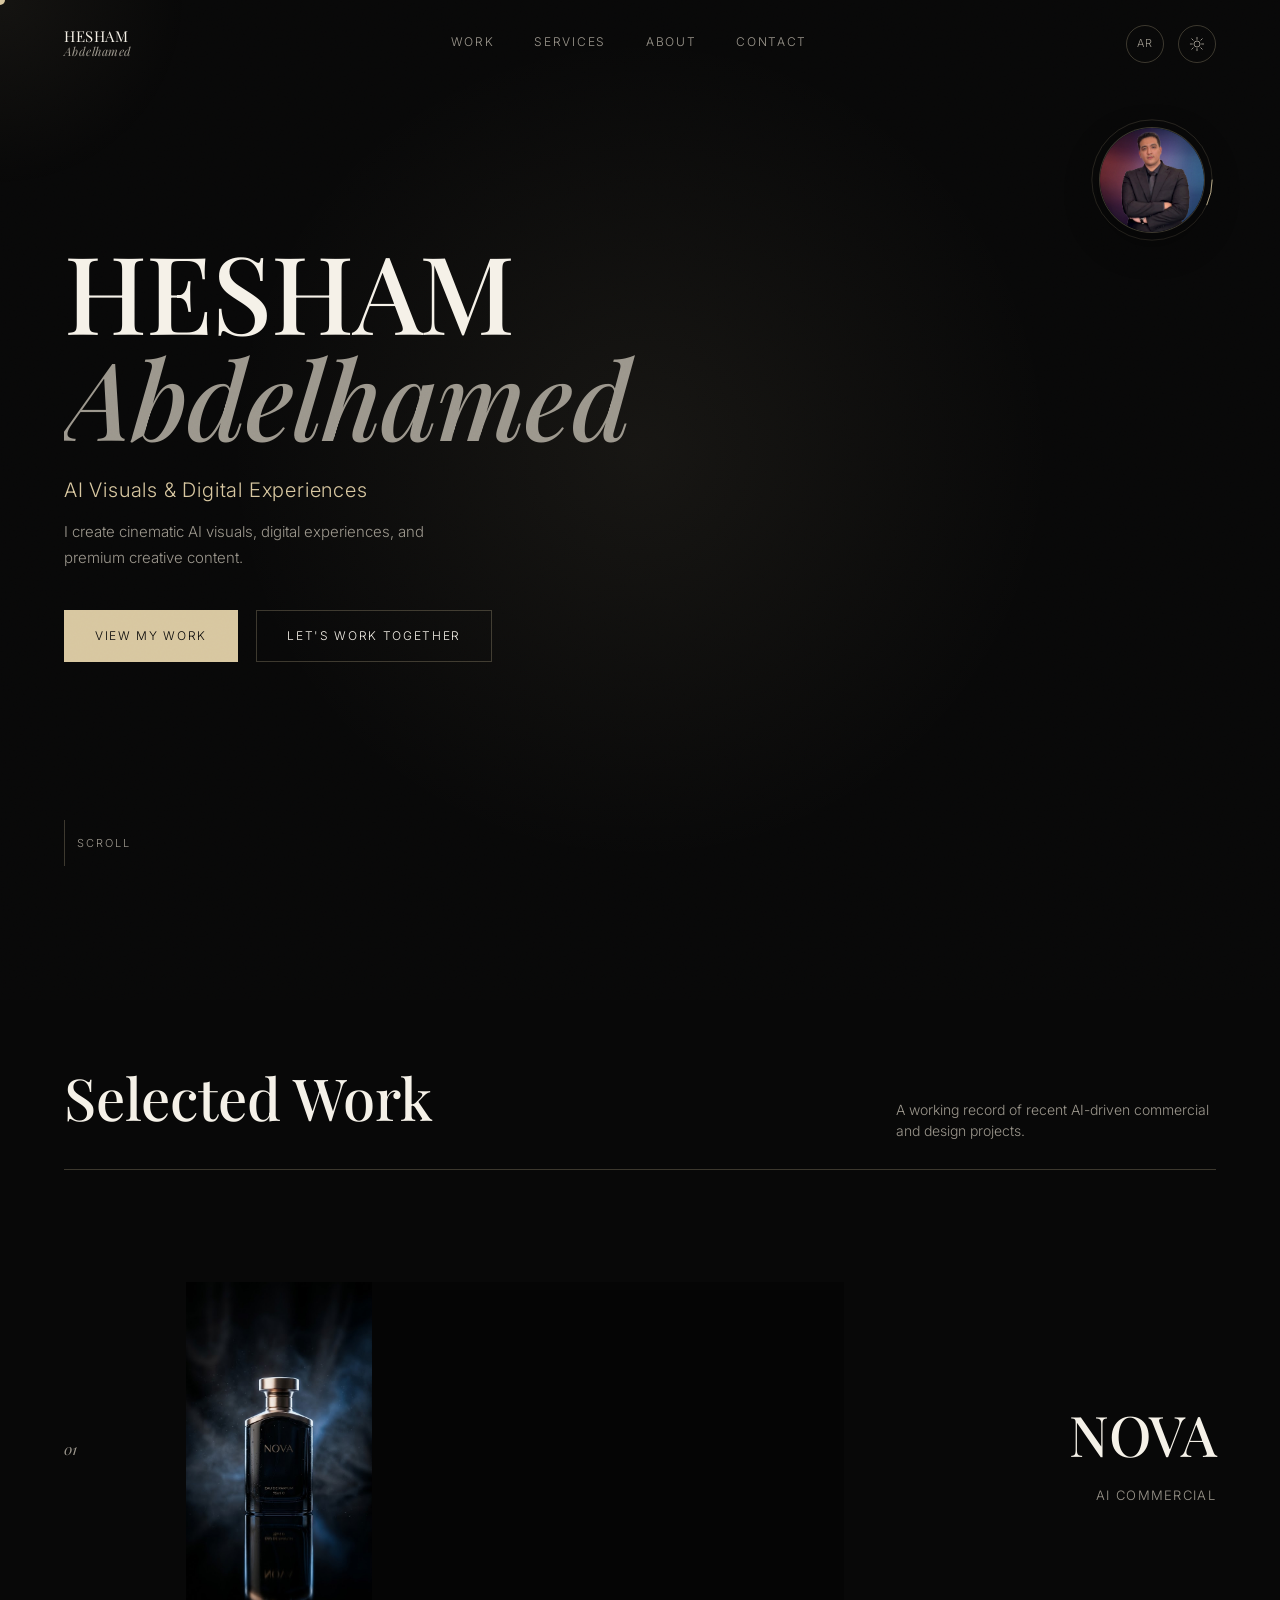
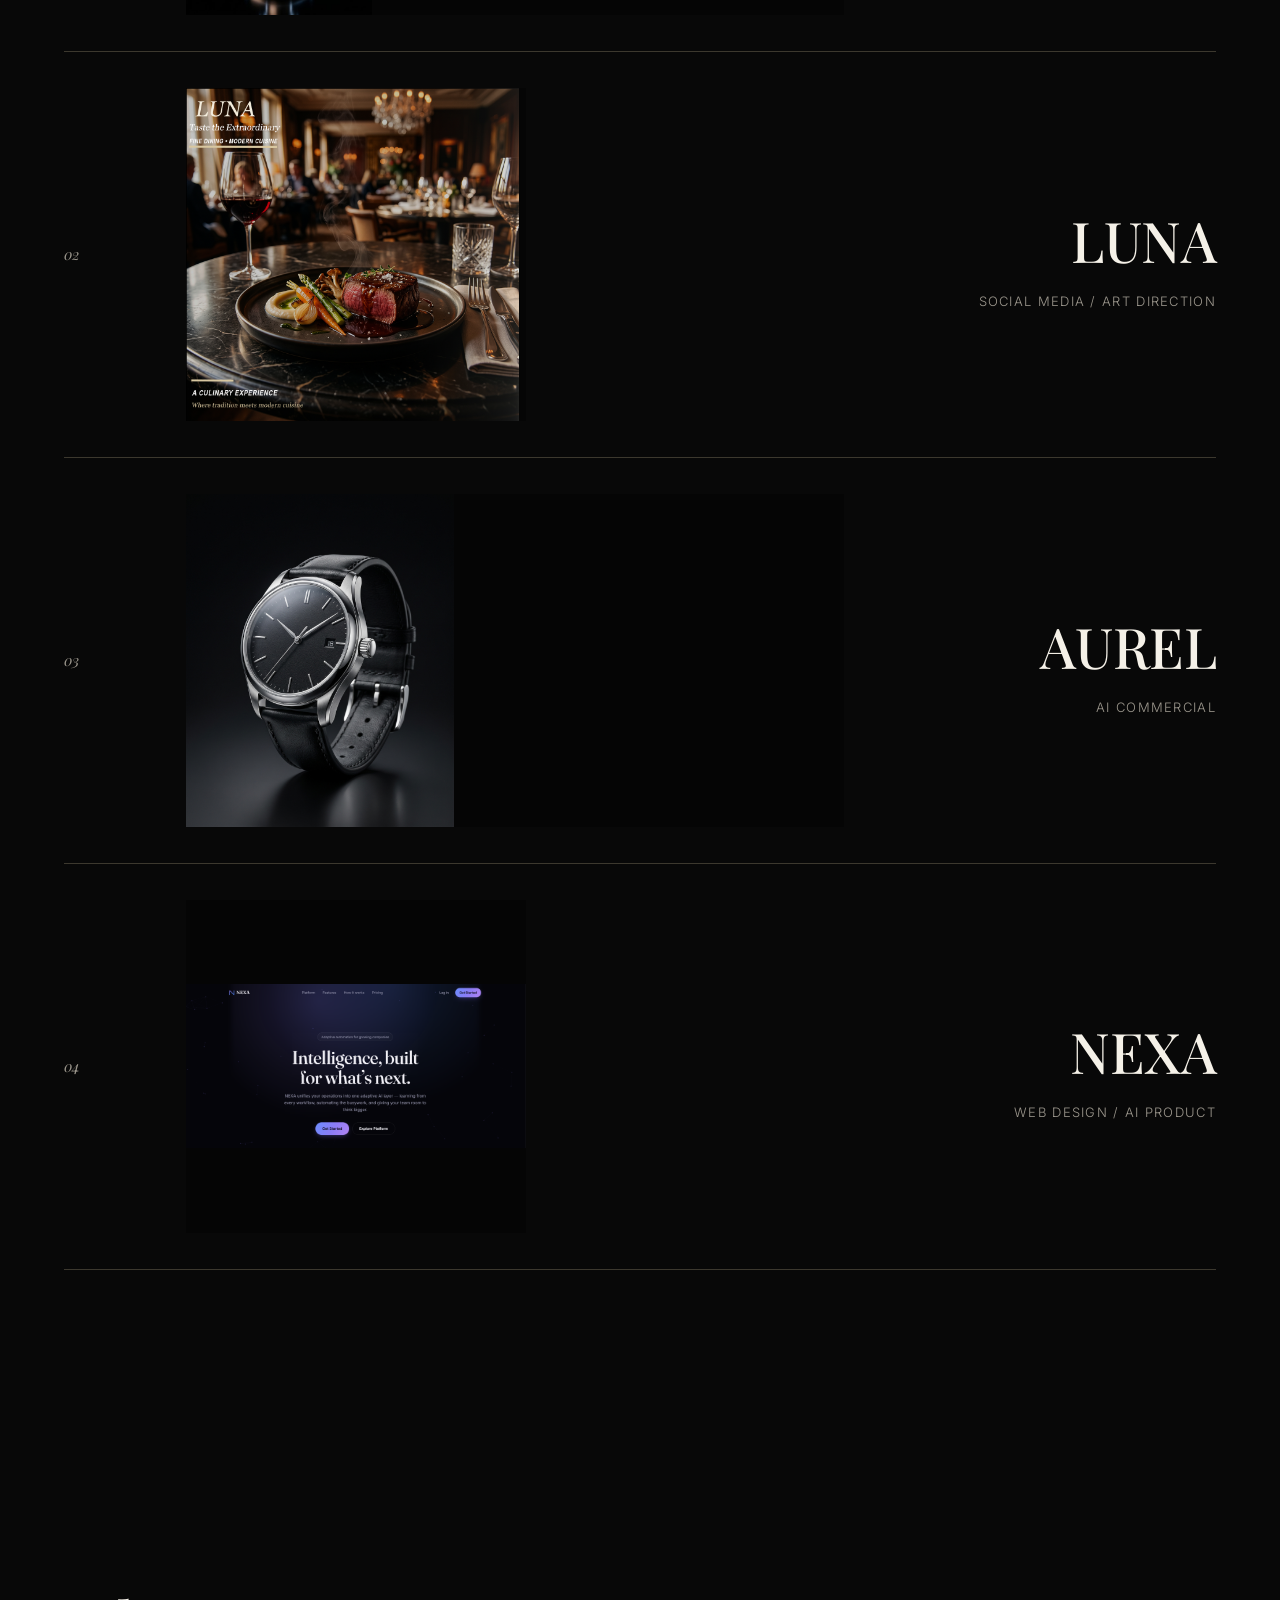
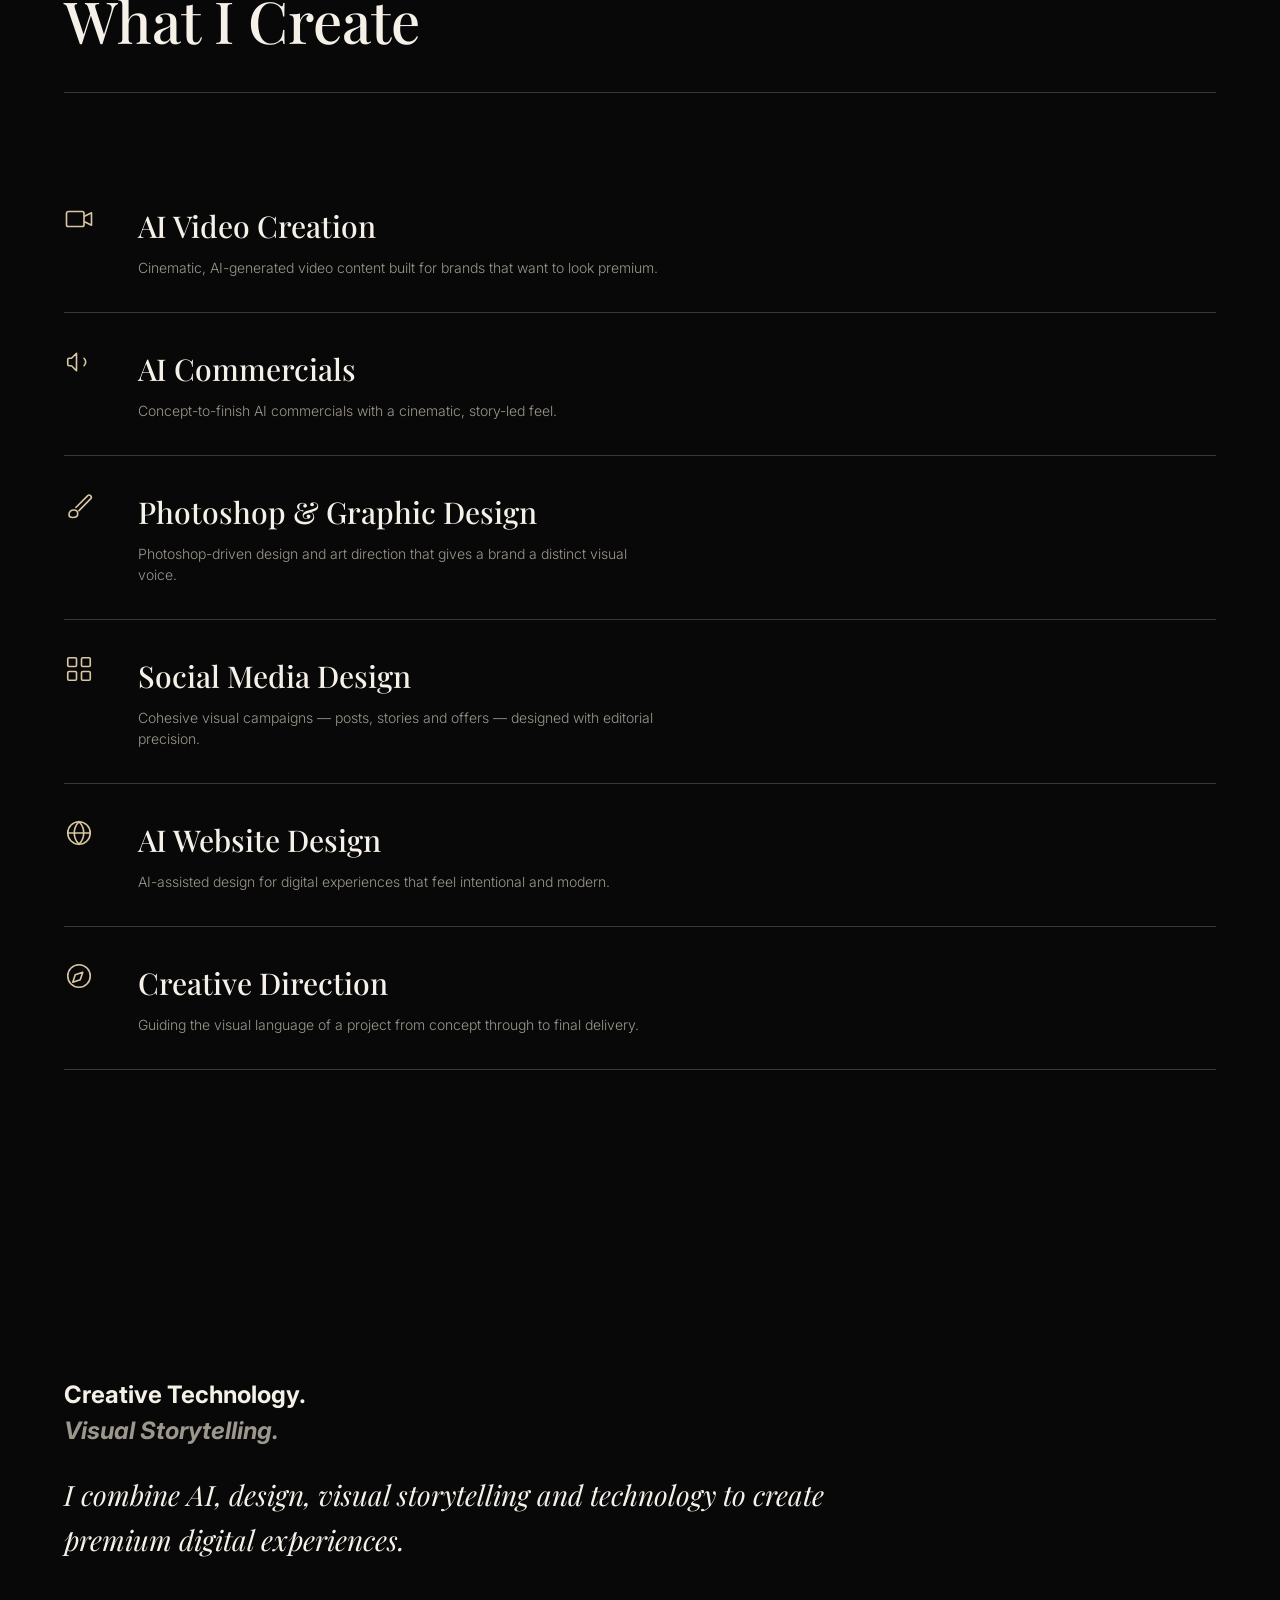
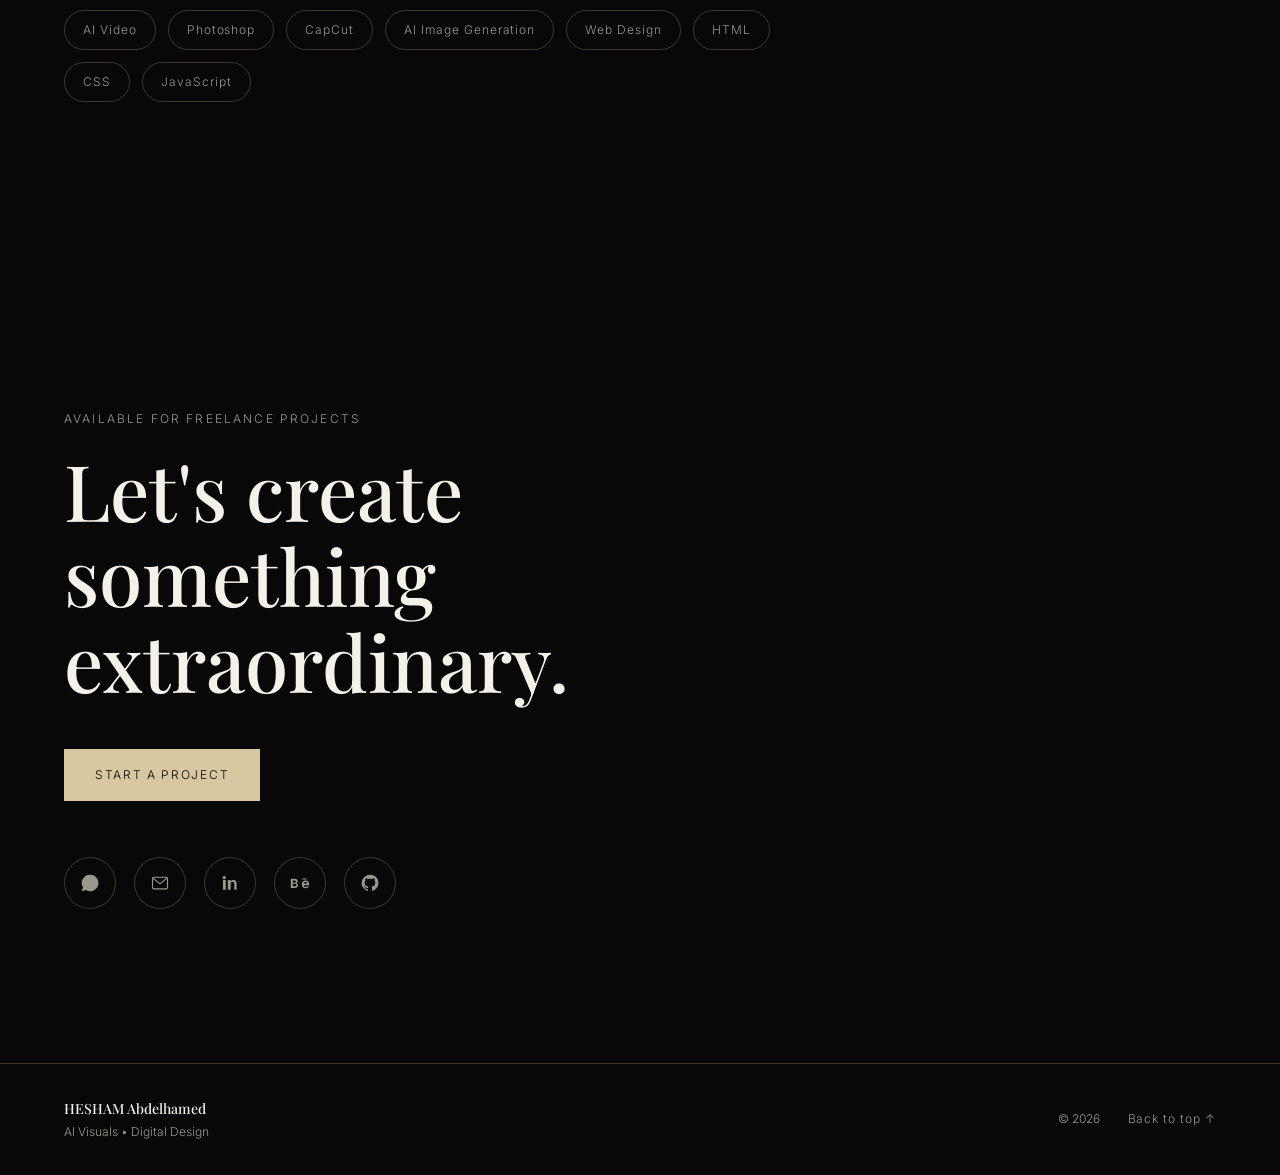
==== commit f2b8aafa: "Update index.html" ====
--- a/index.html
+++ b/index.html
@@ -5,6 +5,8 @@
 <meta name="viewport" content="width=device-width, initial-scale=1.0">
 <title>HESHAM — AI Visuals &amp; Digital Design</title>
 <meta name="description" content="AI visuals, cinematic commercials, social media design and digital experiences.">
+
+<link rel="icon" type="image/svg+xml" href="data:image/svg+xml,%3Csvg xmlns='http://www.w3.org/2000/svg' viewBox='0 0 64 64'%3E%3Crect width='64' height='64' fill='%23080808'/%3E%3Ctext x='32' y='44' font-family='Georgia,serif' font-style='italic' font-size='34' fill='%23D8C7A0' text-anchor='middle'%3EH%3C/text%3E%3C/svg%3E">
 
 <meta property="og:title" content="HESHAM — AI Visuals &amp; Digital Design">
 <meta property="og:description" content="AI visuals, cinematic commercials, social media design and digital experiences.">
--- a/style.css
+++ b/style.css
@@ -250,17 +250,22 @@
 .project-card:nth-child(even) .project-info{ order:2; }
 
 .project-num{ font-family: var(--serif); font-style: italic; font-size: 15px; color: var(--muted); transition: color .4s var(--ease); }
+.project-info{ text-align: right; }
+html[dir="rtl"] .project-info{ text-align: left; }
 .project-info h3{ font-family: var(--serif); font-weight: 500; font-size: clamp(30px, 4.4vw, 56px); letter-spacing: -.01em; transition: transform .5s var(--ease); }
 html[dir="rtl"] .project-info h3{ font-family: var(--serif-ar); }
 .project-info p{ margin-top: 10px; color: var(--muted); font-size: 13px; letter-spacing: .1em; text-transform: uppercase; }
 
 .project-media{
-    position:relative; overflow:hidden; aspect-ratio: 4/3; background: var(--mat);
+    position:relative; overflow:hidden; height: clamp(220px, 26vw, 340px); background: var(--mat);
     display:flex; align-items:center; justify-content:center;
     transition: transform .8s var(--ease-soft);
 }
 .project-media img, .project-media video{
-    width:100%; height:100%; object-fit: contain; object-position: center;
+    width:100%; height:100%; object-fit: contain; object-position: left center;
+}
+html[dir="rtl"] .project-media img, html[dir="rtl"] .project-media video{
+    object-position: right center;
 }
 .project-card:hover .project-media{ transform: scale(1.035); }
 .project-media::after{ content:""; position:absolute; inset:0; background: linear-gradient(180deg, rgba(0,0,0,0) 55%, rgba(0,0,0,.4) 100%); opacity:0; transition: opacity .5s var(--ease); pointer-events:none; }
@@ -422,6 +427,8 @@
     .project-card, .project-card:nth-child(even){ grid-template-columns: 1fr; gap: 16px; }
     .project-card .project-media{ order:1 !important; }
     .project-card .project-info{ order:2 !important; }
+    .project-info{ text-align: left; }
+    html[dir="rtl"] .project-info{ text-align: right; }
     .project-num{ order:0; }
     .cs-gallery{ grid-template-columns: 1fr; }
     .cs-gallery-item{ grid-column: 1 / -1 !important; margin-top:0 !important; }
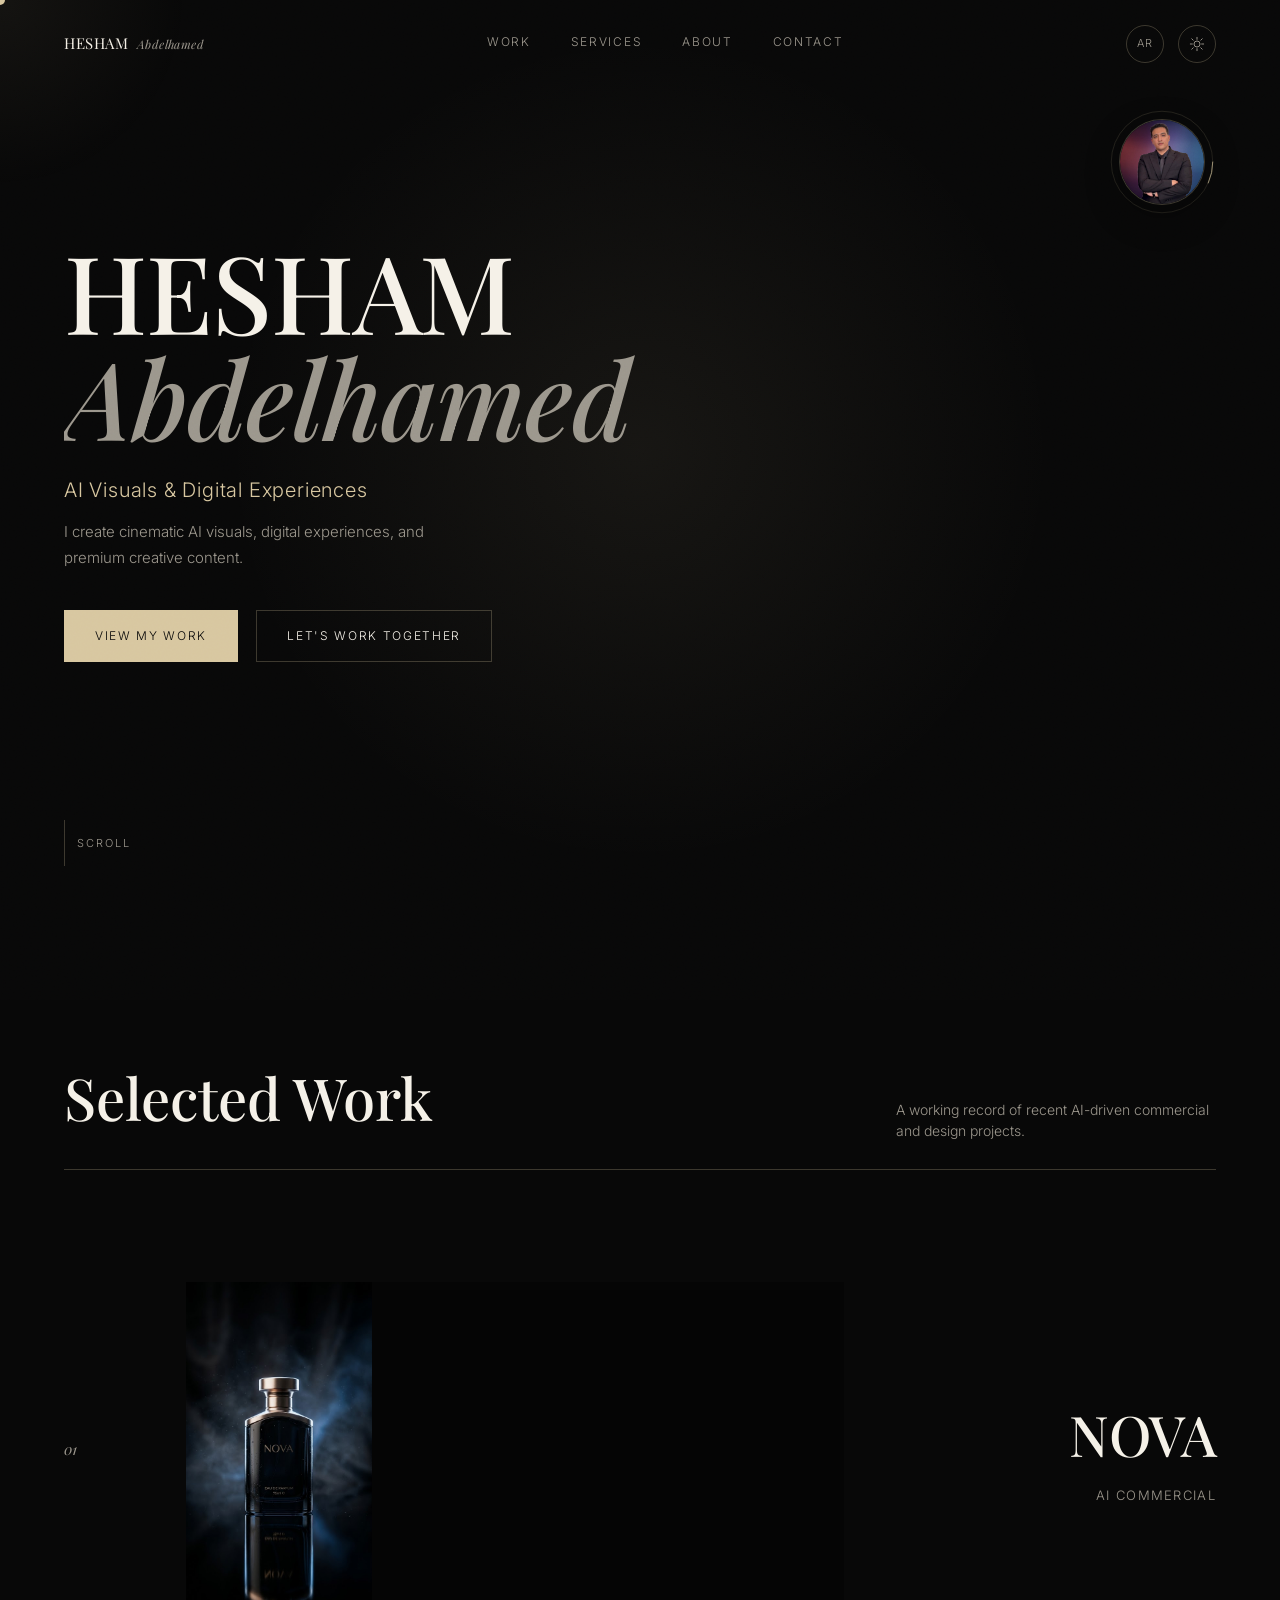
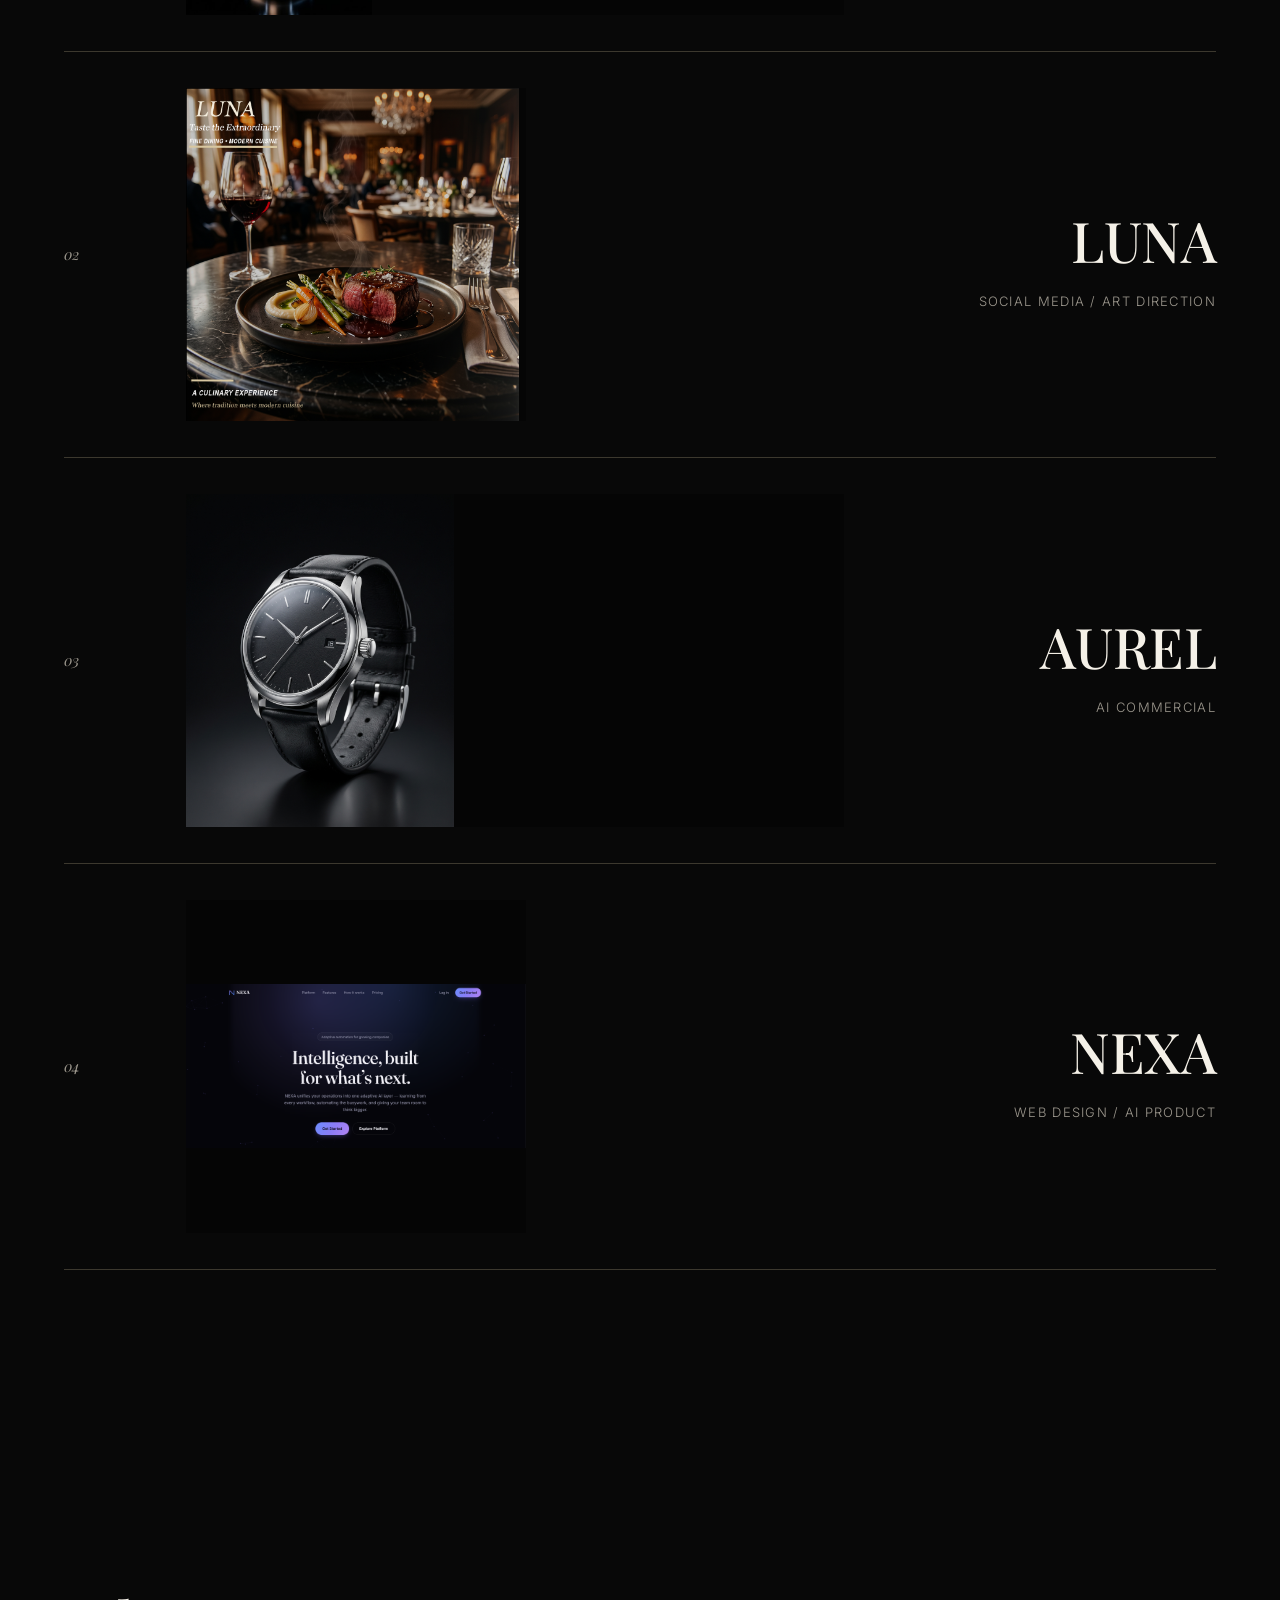
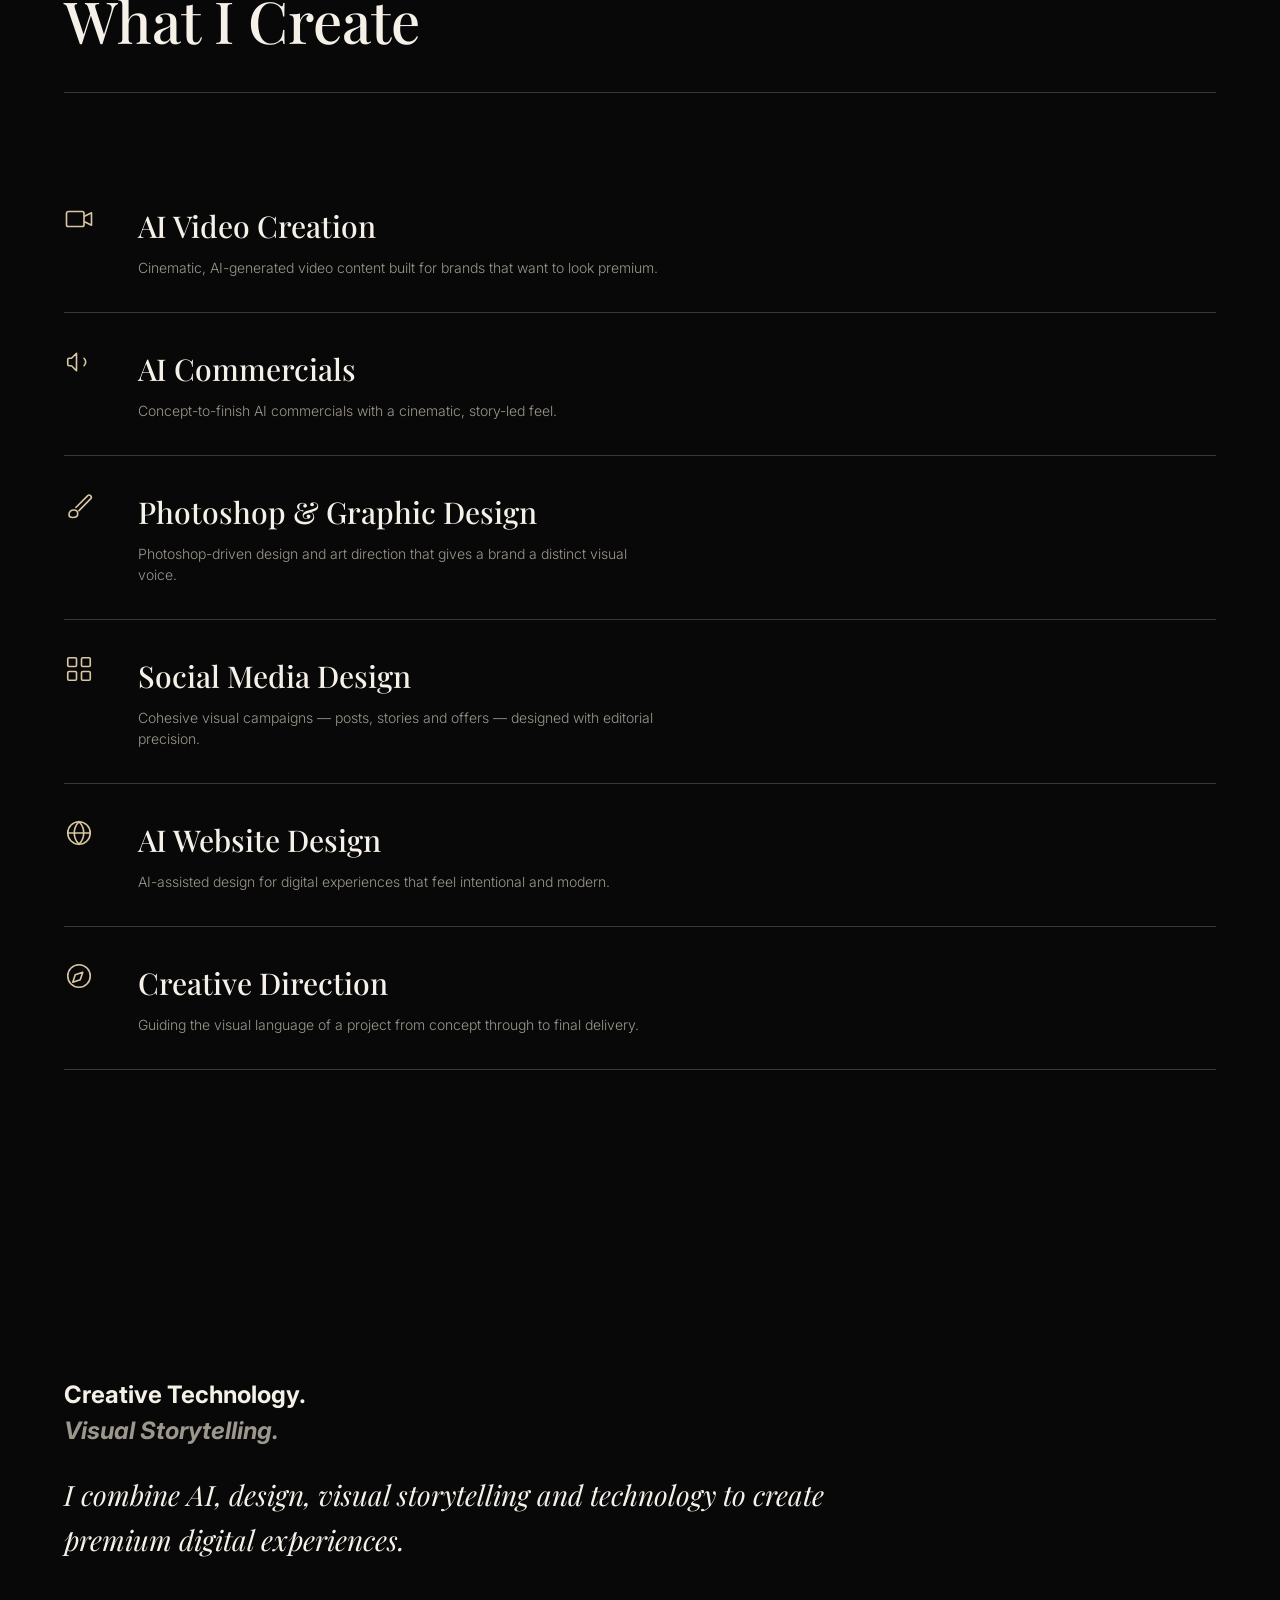
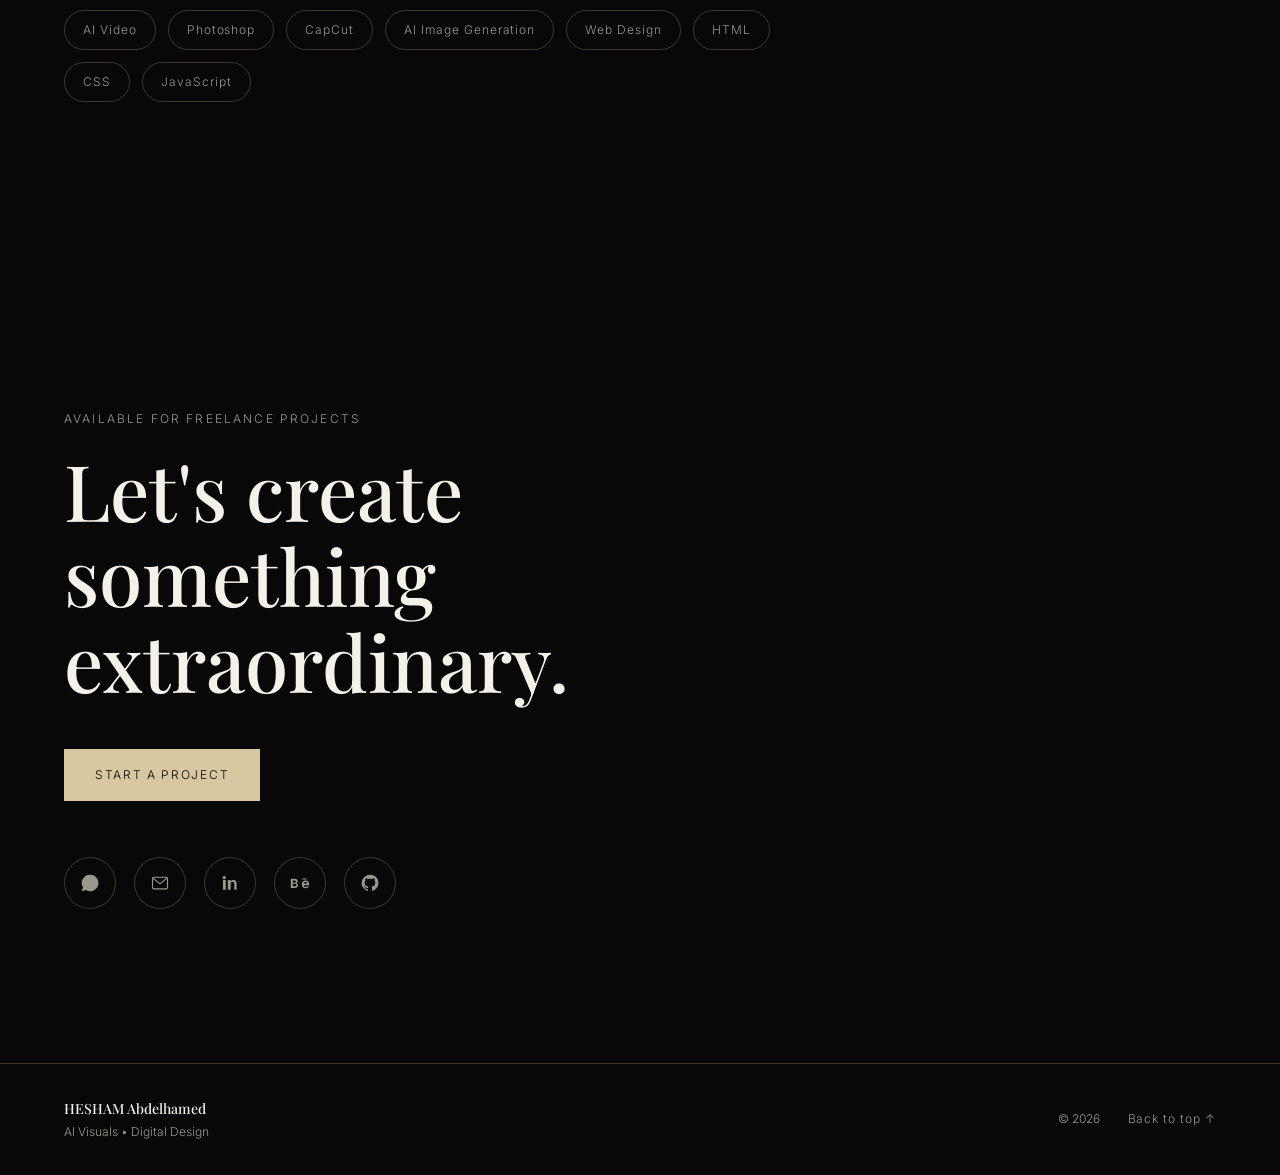
==== commit e1e367be: "Update index.html" ====
--- a/index.html
+++ b/index.html
@@ -92,8 +92,7 @@
 
         <div class="hero-content">
             <h1 class="hero-title">
-                <span class="reveal-line"><span data-reveal>HESHAM</span></span>
-                <span class="reveal-line"><span data-reveal class="hero-title-sub">Abdelhamed</span></span>
+                <span class="reveal-line"><span data-reveal>HESHAM</span></span> <span class="reveal-line"><span data-reveal class="hero-title-sub">Abdelhamed</span></span>
             </h1>
             <p class="hero-subtitle" data-reveal data-i18n="hero.subtitle">AI Visuals &amp; Digital Experiences</p>
             <p class="hero-text" data-reveal data-i18n="hero.text">I create cinematic AI visuals, digital experiences, and premium creative content.</p>
--- a/style.css
+++ b/style.css
@@ -131,7 +131,7 @@
     backdrop-filter: blur(14px); -webkit-backdrop-filter: blur(14px);
     border-bottom: 1px solid var(--line);
 }
-.logo{ display:flex; flex-direction:column; line-height:1.15; font-family: var(--serif); }
+.logo{ display:flex; flex-direction:row; align-items:baseline; gap: 8px; line-height:1.15; font-family: var(--serif); white-space: nowrap; }
 .logo-line{ font-size: 15px; letter-spacing: .04em; }
 .logo-sub{ color: var(--muted); font-style: italic; font-size: 12px; }
 
@@ -180,8 +180,8 @@
 .hero-glow{ position:absolute; top:50%; left:50%; width: 900px; height: 900px; transform: translate(-50%,-50%); background: radial-gradient(circle, rgba(216,199,160,0.07) 0%, rgba(216,199,160,0) 65%); }
 
 .profile-frame{
-    position:absolute; top: calc(var(--nav-h) + 28px); right: var(--pad); z-index: 2;
-    width: 128px; height: 128px;
+    position:absolute; top: calc(var(--nav-h) + 20px); right: var(--pad); z-index: 2;
+    width: 108px; height: 108px;
 }
 html[dir="rtl"] .profile-frame{ right:auto; left: var(--pad); }
 .profile-ring{ position:absolute; inset:0; width:100%; height:100%; overflow: visible; }
@@ -244,8 +244,8 @@
    WORK GRID — media is always fully visible, never cropped
    ========================================================== */
 .work-grid{ display:flex; flex-direction:column; }
-.project-card{ position: relative; display:grid; grid-template-columns: 90px 1fr 340px; align-items:center; gap: 32px; padding: 36px 0; border-bottom: 1px solid var(--line); cursor: pointer; }
-.project-card:nth-child(even){ grid-template-columns: 90px 340px 1fr; }
+.project-card{ position: relative; display:grid; grid-template-columns: 90px 1fr minmax(220px, 340px); align-items:center; gap: 32px; padding: 36px 0; border-bottom: 1px solid var(--line); cursor: pointer; }
+.project-card:nth-child(even){ grid-template-columns: 90px minmax(220px, 340px) 1fr; }
 .project-card:nth-child(even) .project-media{ order:1; }
 .project-card:nth-child(even) .project-info{ order:2; }
 
@@ -422,8 +422,8 @@
 @media (max-width: 900px){
     .primary-nav{ display:none; }
     .menu-toggle{ display:block; }
-    .profile-frame{ position: static; margin: 0 auto 32px; }
-    .hero{ padding-top: calc(var(--nav-h) + 20px); justify-content:flex-start; }
+    .profile-frame{ width: 84px; height: 84px; top: calc(var(--nav-h) + 14px); }
+    .hero{ padding-top: calc(var(--nav-h) + 128px); justify-content:flex-start; }
     .project-card, .project-card:nth-child(even){ grid-template-columns: 1fr; gap: 16px; }
     .project-card .project-media{ order:1 !important; }
     .project-card .project-info{ order:2 !important; }
@@ -442,7 +442,8 @@
     .cs-meta{ grid-template-columns: 1fr; }
     .cs-desc{ grid-column: auto; }
     .site-footer{ flex-direction: column; align-items:flex-start; }
-    .profile-frame{ width: 104px; height: 104px; }
+    .profile-frame{ width: 68px; height: 68px; }
+    .profile-frame .profile-photo{ inset: 9px; }
 }
 
 @media (max-width: 380px){ :root{ --pad: 18px; } }
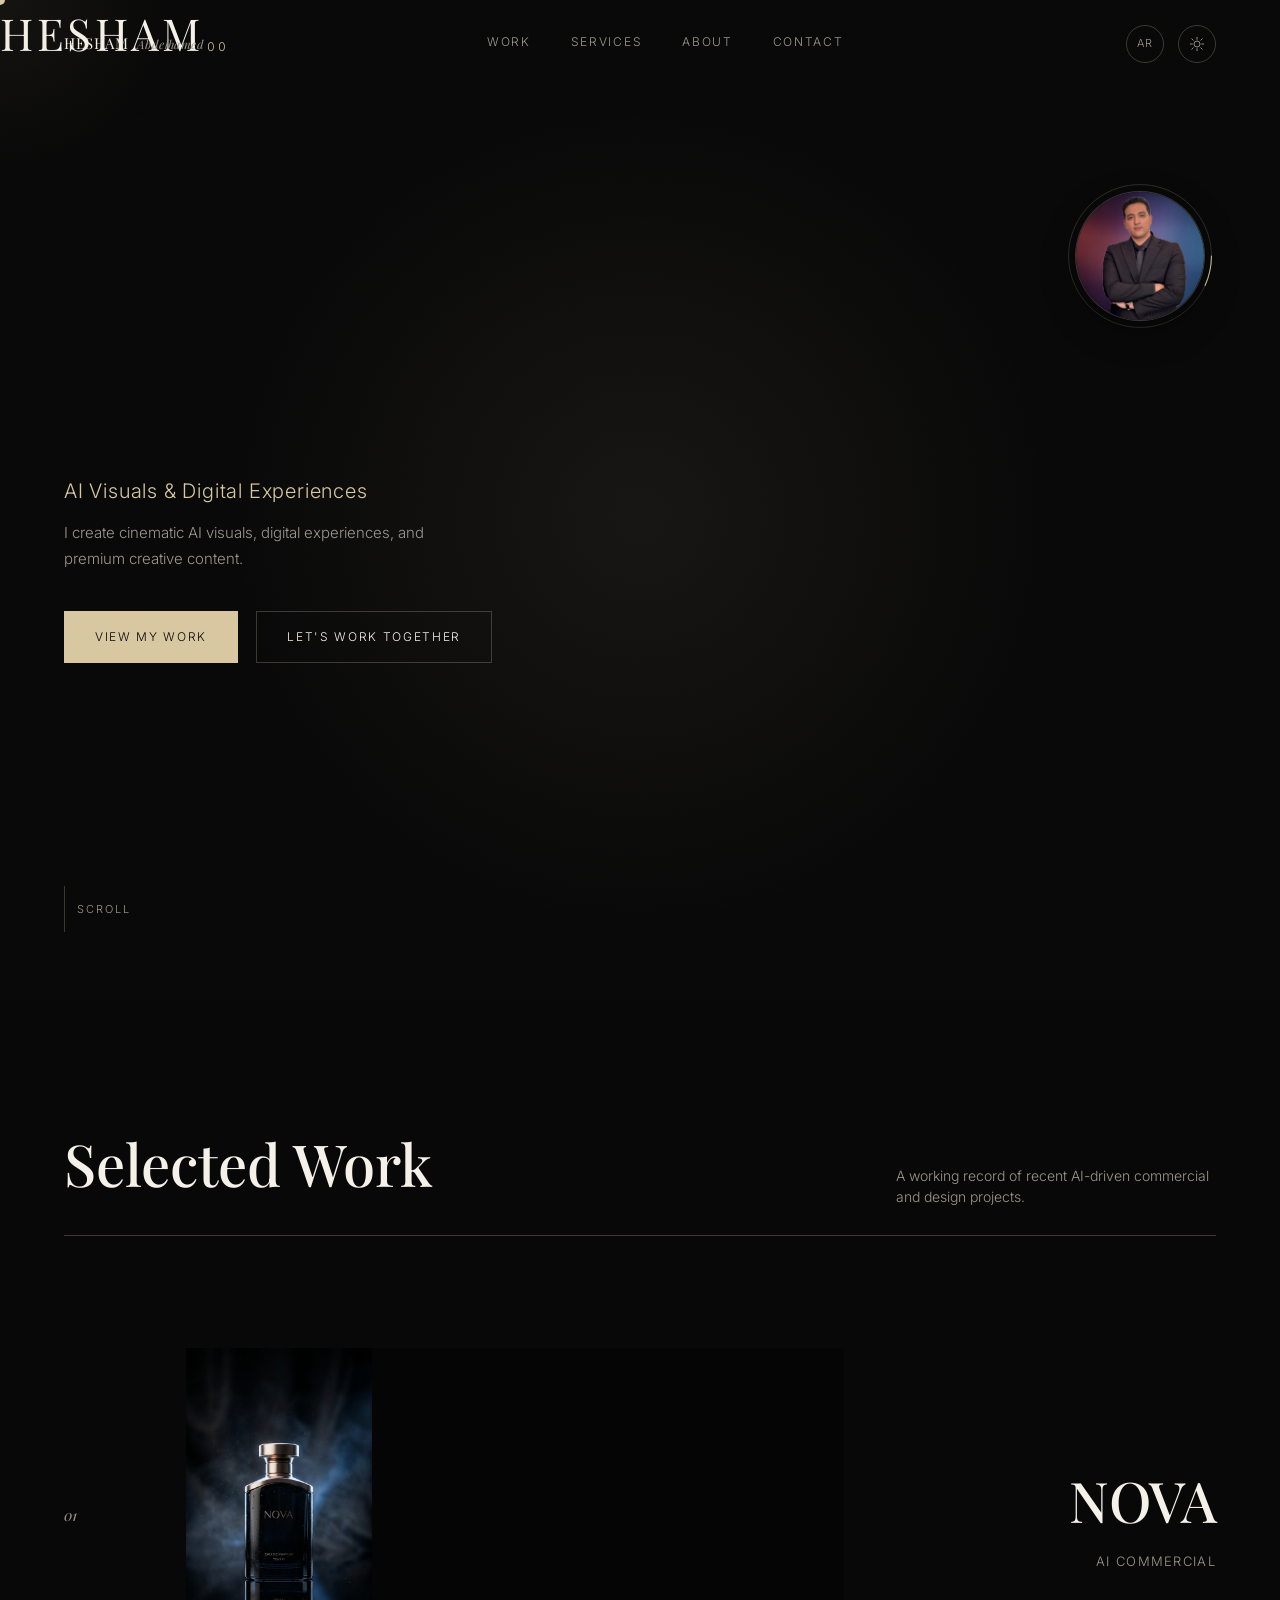
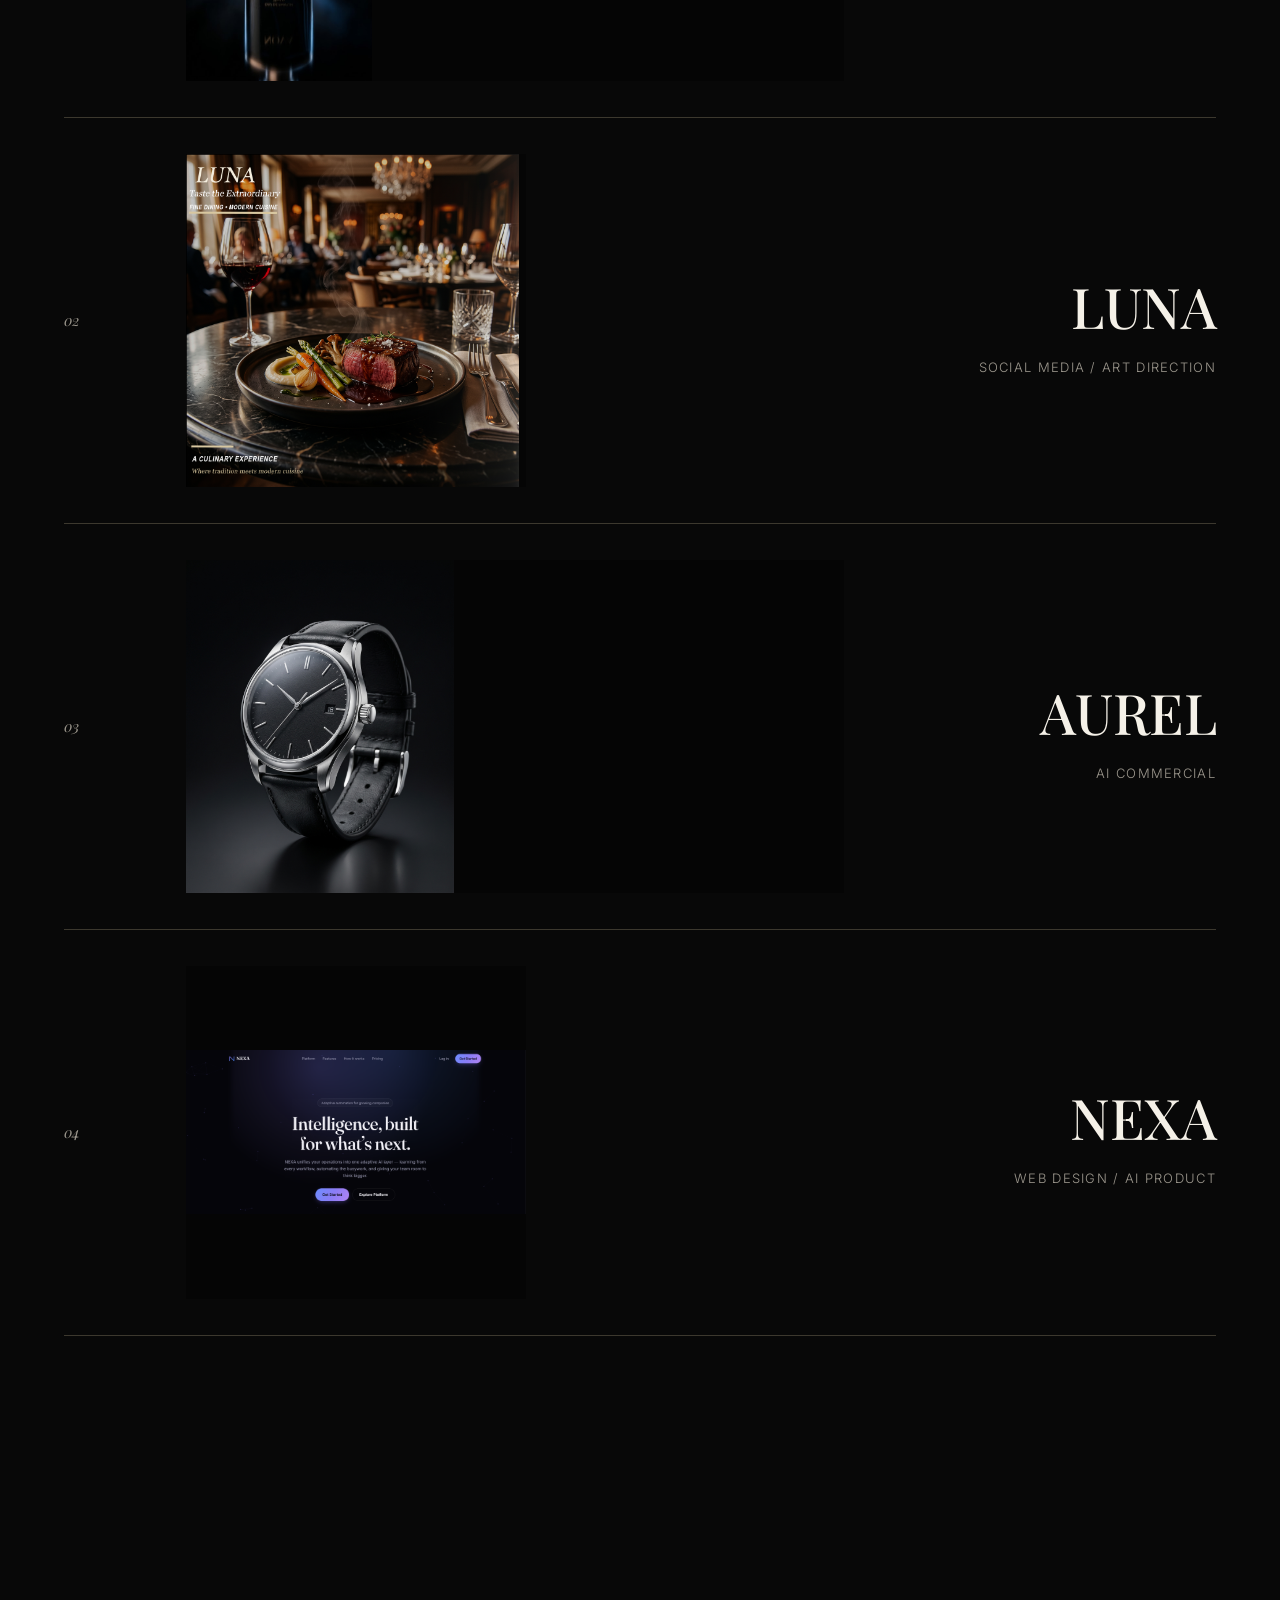
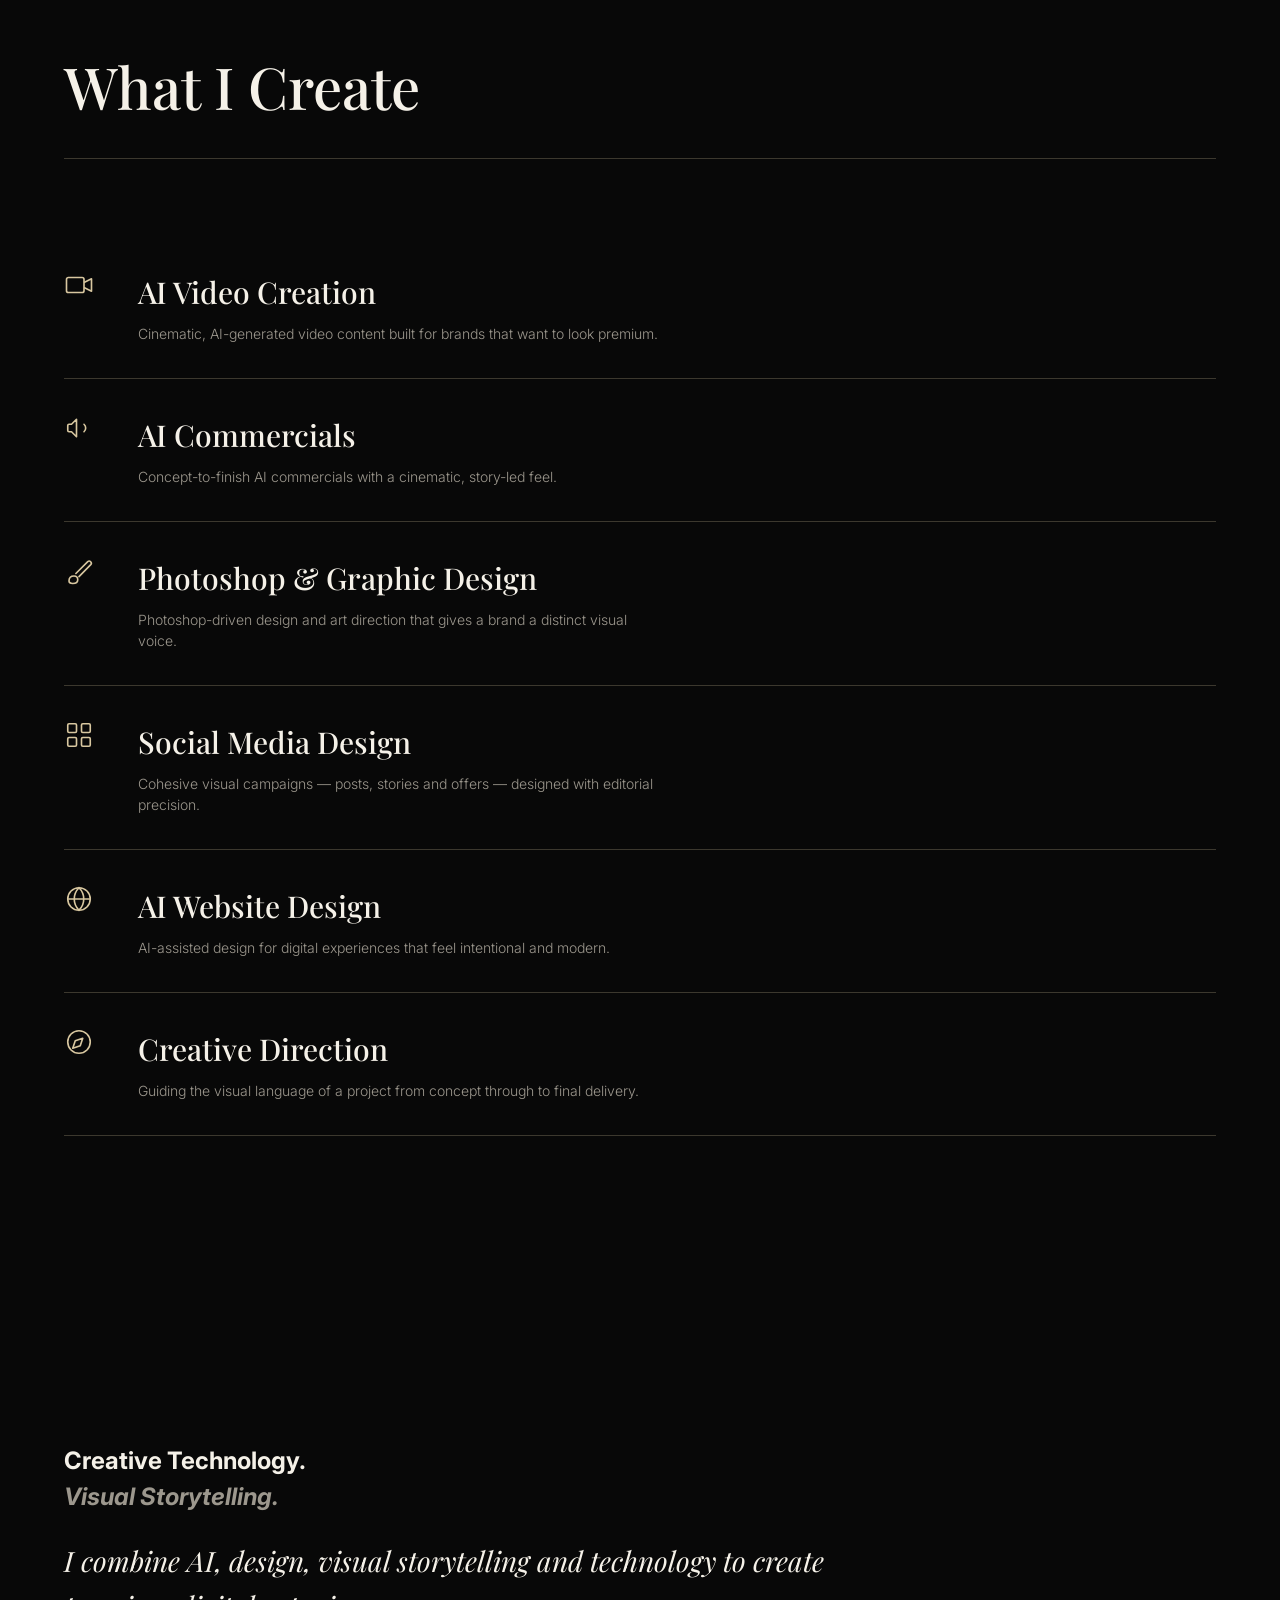
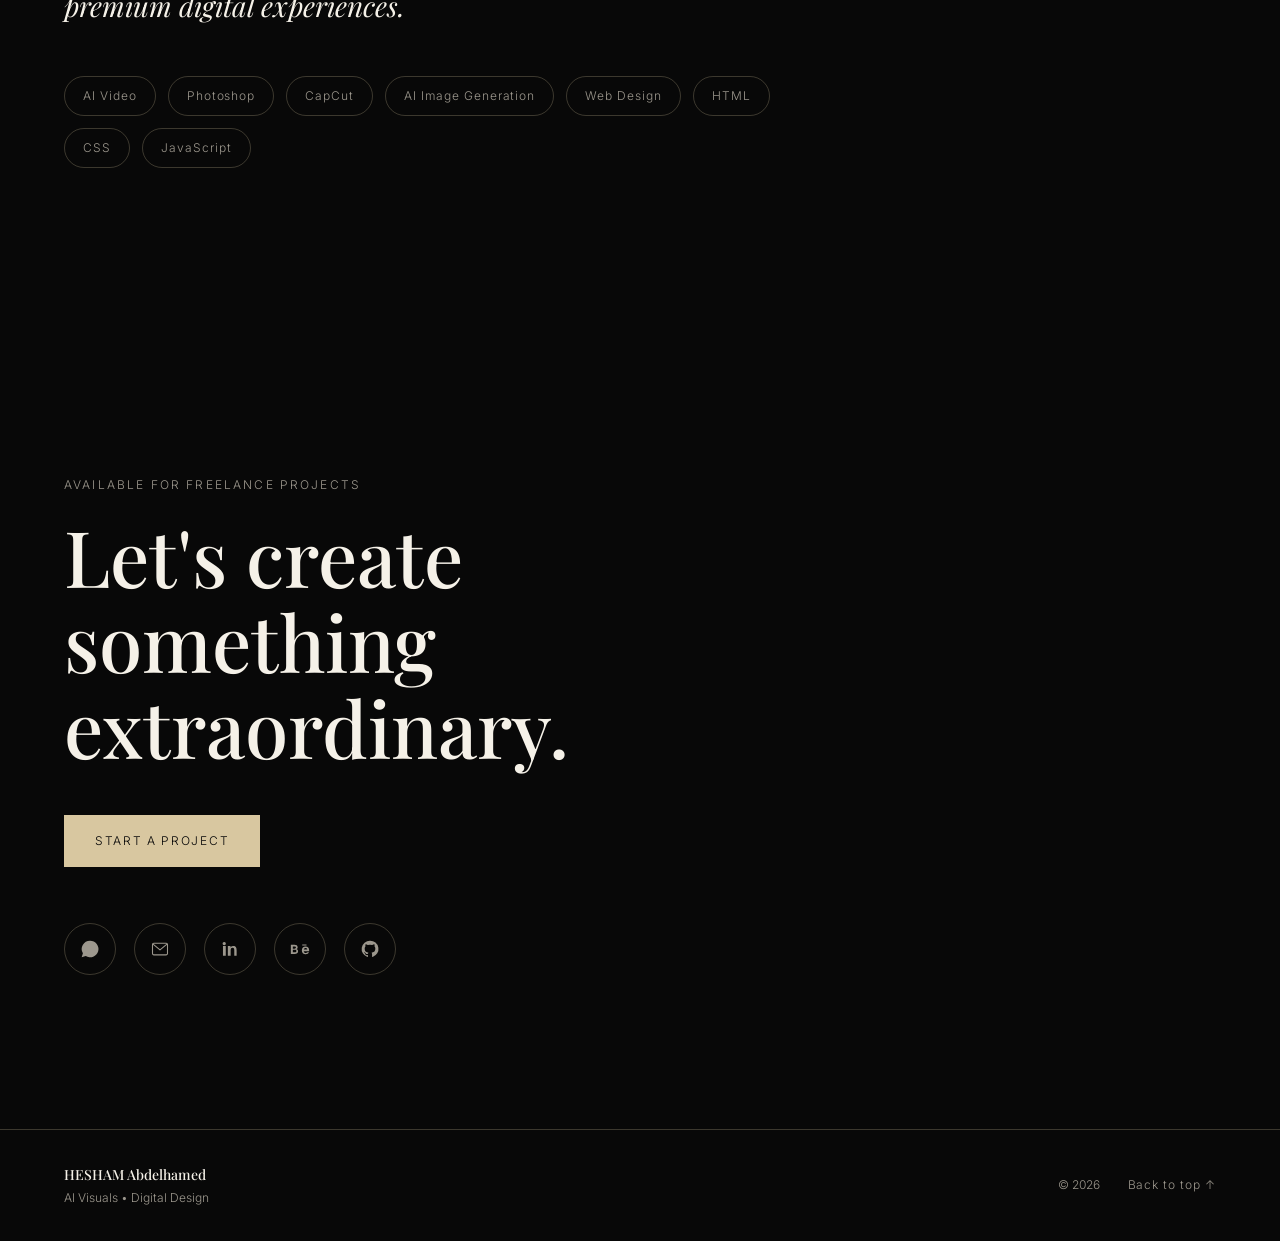
==== commit e4c728a8: "Update index.html" ====
--- a/index.html
+++ b/index.html
@@ -21,7 +21,7 @@
 <body>
 
 <!-- PRELOADER -->
-<div id="preloader" aria-hidden="true">
+
     <span class="preloader-name">HESHAM</span>
     <span class="preloader-count" id="preloaderCount">00</span>
 </div>
--- a/style.css
+++ b/style.css
@@ -180,8 +180,8 @@
 .hero-glow{ position:absolute; top:50%; left:50%; width: 900px; height: 900px; transform: translate(-50%,-50%); background: radial-gradient(circle, rgba(216,199,160,0.07) 0%, rgba(216,199,160,0) 65%); }
 
 .profile-frame{
-    position:absolute; top: calc(var(--nav-h) + 20px); right: var(--pad); z-index: 2;
-    width: 108px; height: 108px;
+    position:absolute; top: calc(var(--nav-h) + 26px); right: var(--pad); z-index: 2;
+    width: 152px; height: 152px;
 }
 html[dir="rtl"] .profile-frame{ right:auto; left: var(--pad); }
 .profile-ring{ position:absolute; inset:0; width:100%; height:100%; overflow: visible; }
@@ -208,9 +208,9 @@
 .profile-photo img[data-broken="true"] ~ .profile-fallback{ display:flex; }
 
 .hero-content{ position:relative; z-index:1; max-width: 1100px; }
-.hero-title{ font-family: var(--serif); font-weight: 500; font-size: clamp(48px, 9vw, 108px); line-height: .98; letter-spacing: -0.01em; }
+.hero-title{ font-family: var(--serif); font-weight: 500; font-size: clamp(26px, 6vw, 130px); line-height: .98; letter-spacing: -0.01em; white-space: nowrap; }
 .hero-title-sub{ font-style: italic; color: var(--muted); }
-.reveal-line{ display:block; overflow:hidden; }
+.reveal-line{ display:inline-block; overflow:hidden; vertical-align: baseline; }
 .reveal-line span{ display:block; opacity:0; transform: translateY(100%); }
 
 .hero-subtitle{ margin-top: 26px; font-size: clamp(16px, 2vw, 20px); letter-spacing: .04em; color: var(--gold); opacity:0; transform: translateY(10px); }
@@ -422,8 +422,8 @@
 @media (max-width: 900px){
     .primary-nav{ display:none; }
     .menu-toggle{ display:block; }
-    .profile-frame{ width: 84px; height: 84px; top: calc(var(--nav-h) + 14px); }
-    .hero{ padding-top: calc(var(--nav-h) + 128px); justify-content:flex-start; }
+    .profile-frame{ width: 112px; height: 112px; top: calc(var(--nav-h) + 18px); }
+    .hero{ padding-top: calc(var(--nav-h) + 156px); justify-content:flex-start; }
     .project-card, .project-card:nth-child(even){ grid-template-columns: 1fr; gap: 16px; }
     .project-card .project-media{ order:1 !important; }
     .project-card .project-info{ order:2 !important; }
@@ -438,12 +438,10 @@
 
 @media (max-width: 640px){
     :root{ --nav-h: 72px; }
-    .hero-title{ font-size: clamp(38px, 13vw, 60px); }
     .cs-meta{ grid-template-columns: 1fr; }
     .cs-desc{ grid-column: auto; }
     .site-footer{ flex-direction: column; align-items:flex-start; }
-    .profile-frame{ width: 68px; height: 68px; }
-    .profile-frame .profile-photo{ inset: 9px; }
+    .profile-frame{ width: 92px; height: 92px; }
 }
 
 @media (max-width: 380px){ :root{ --pad: 18px; } }
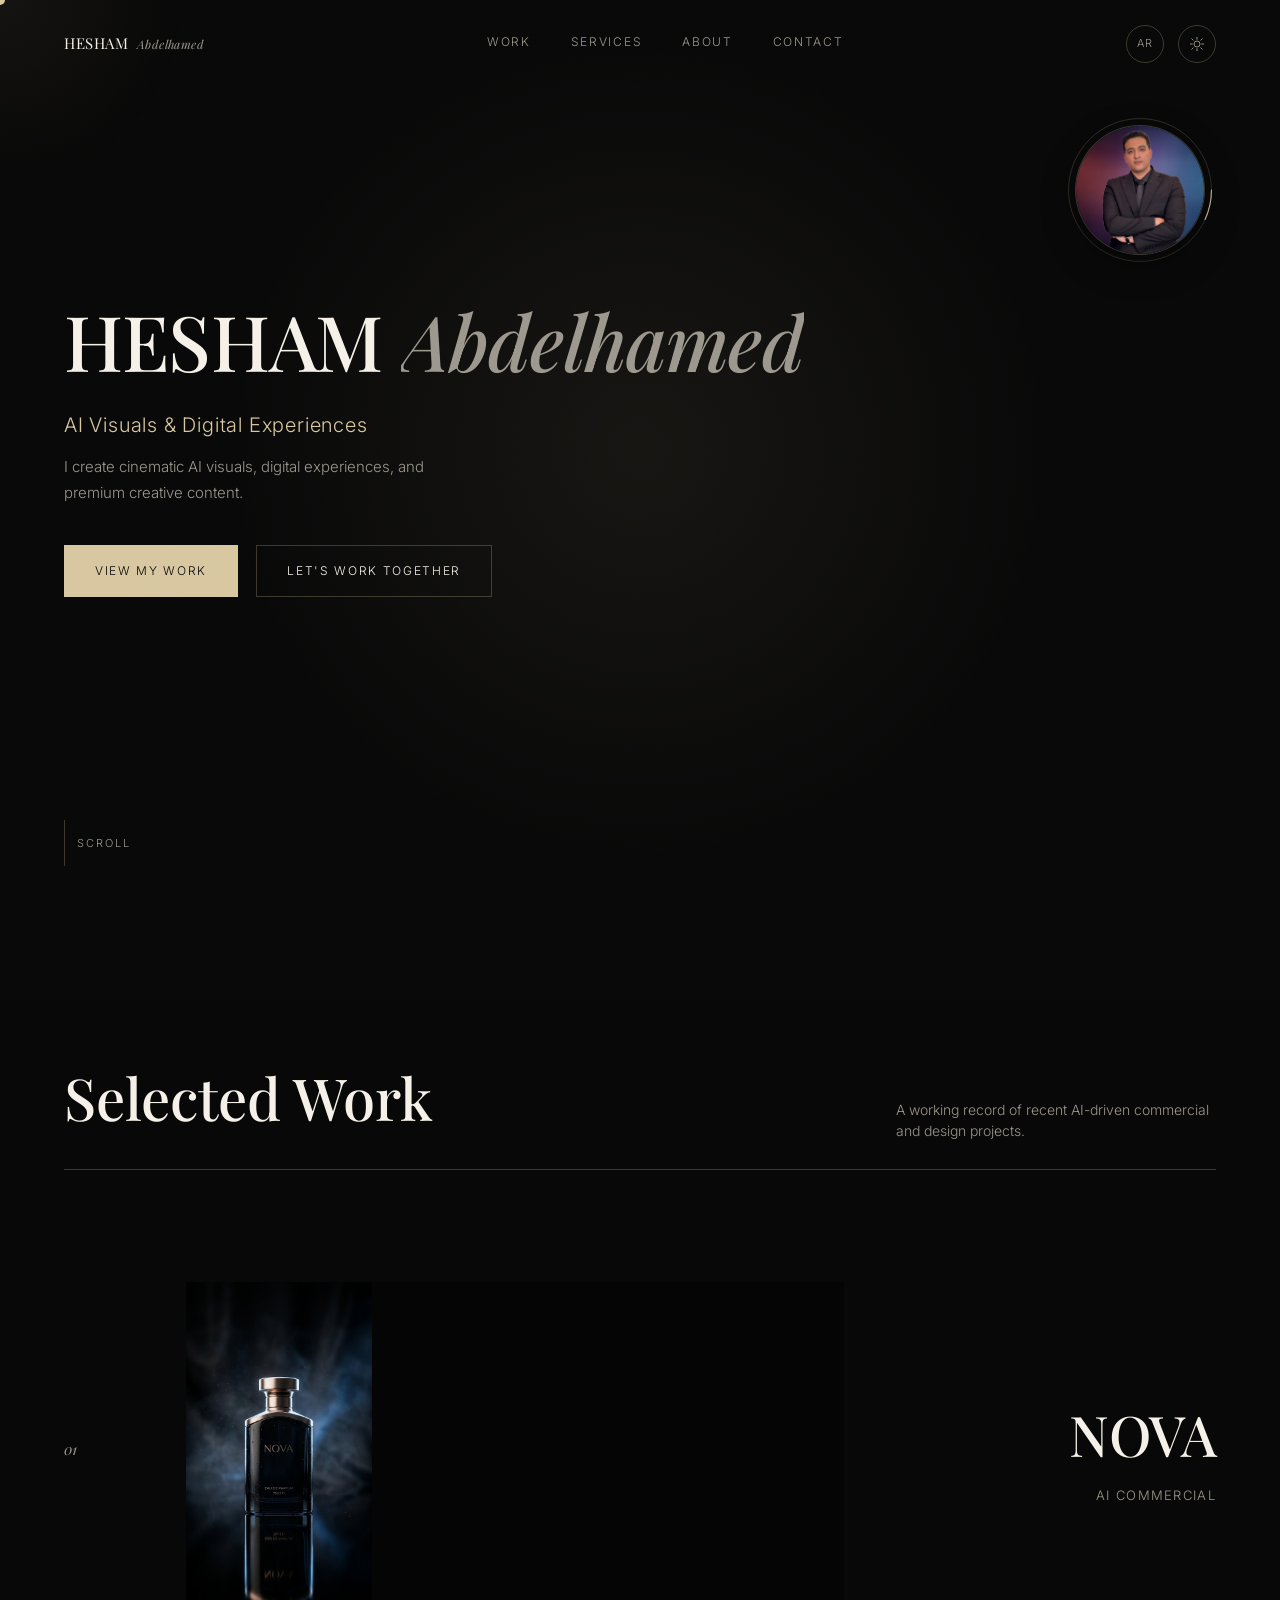
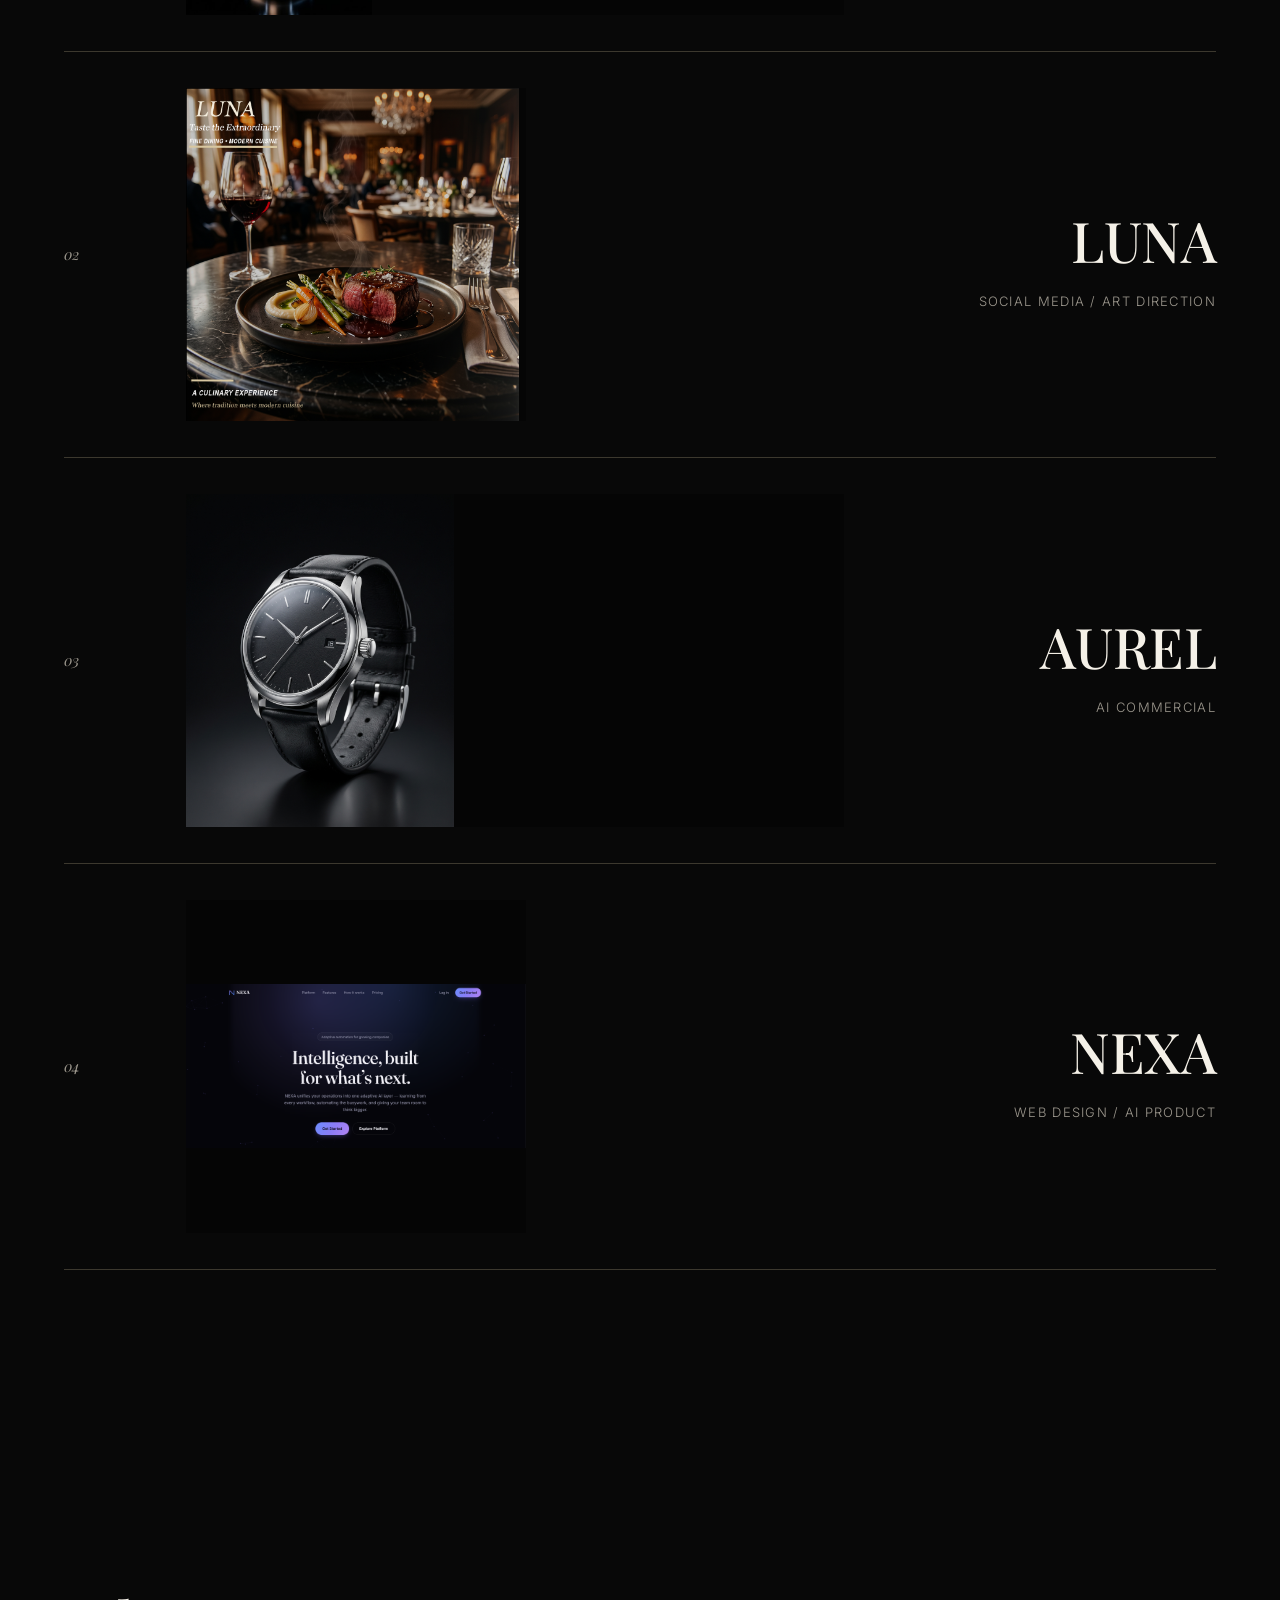
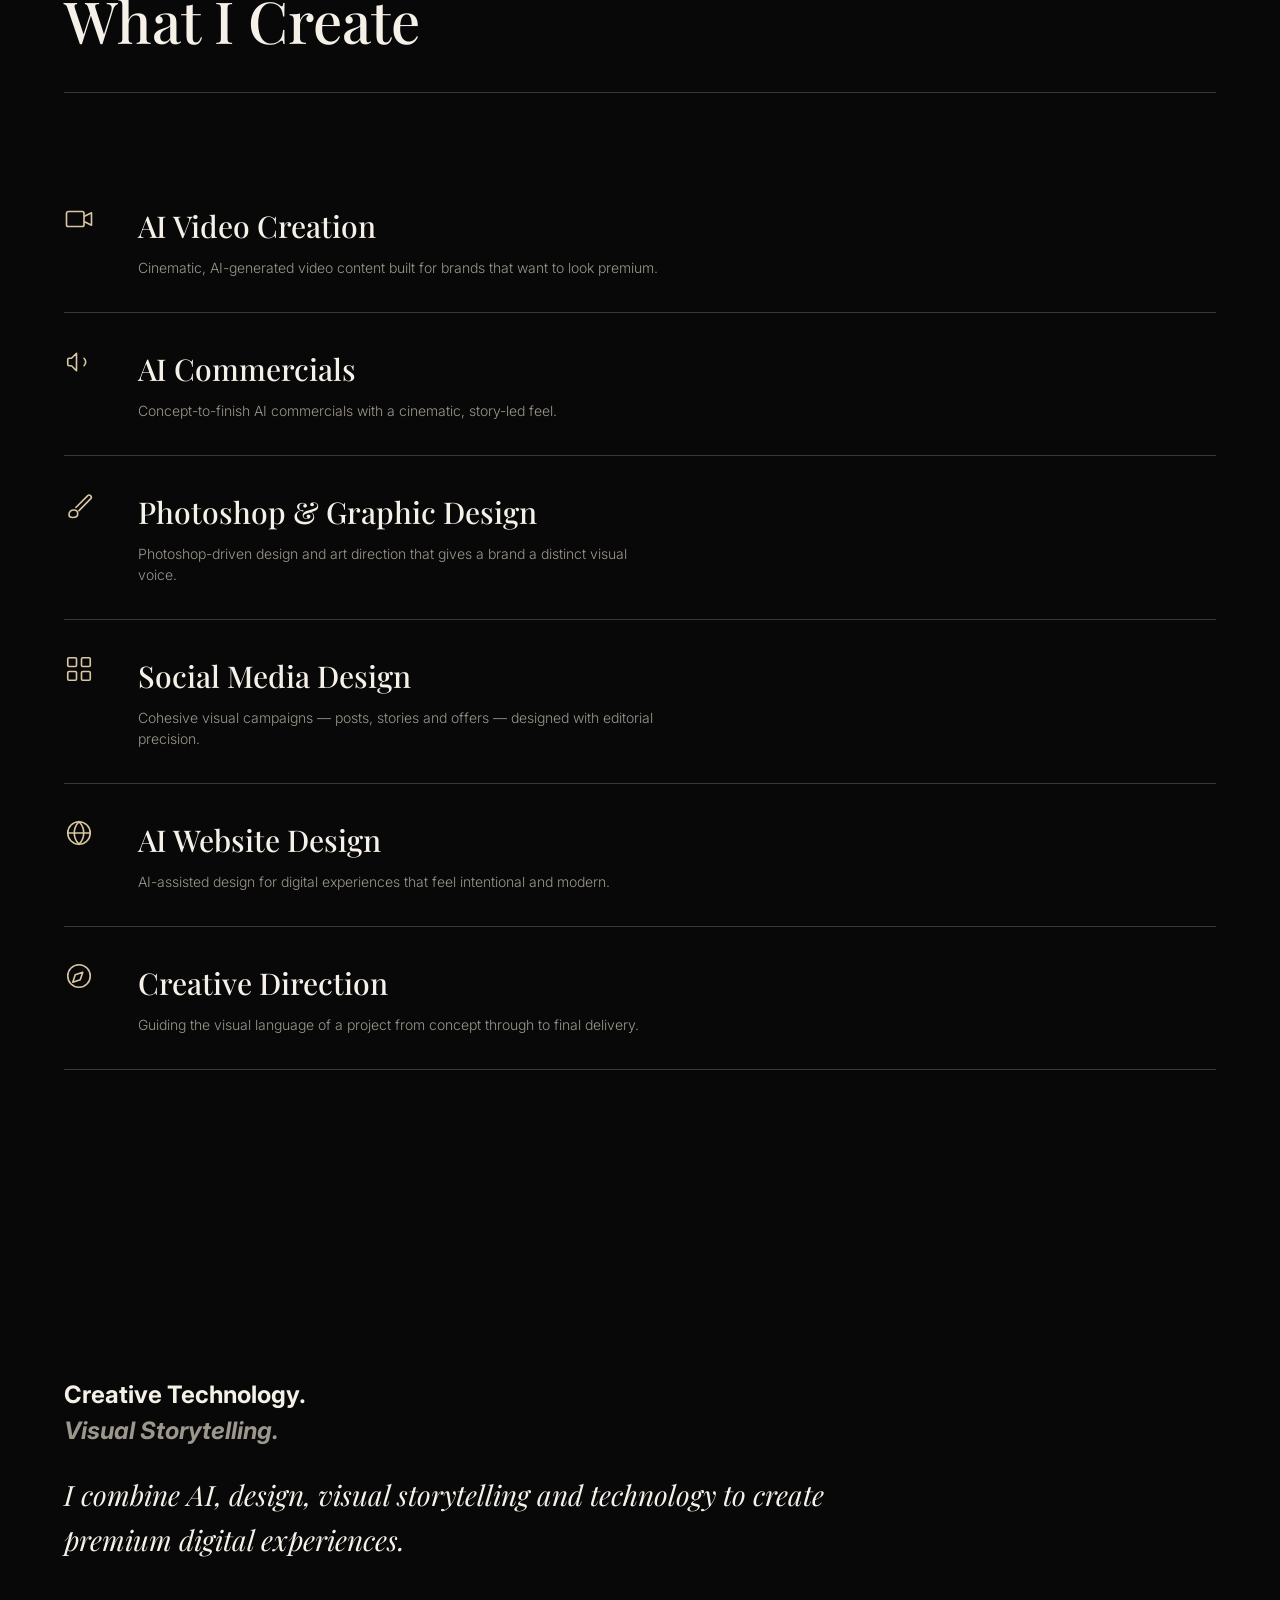
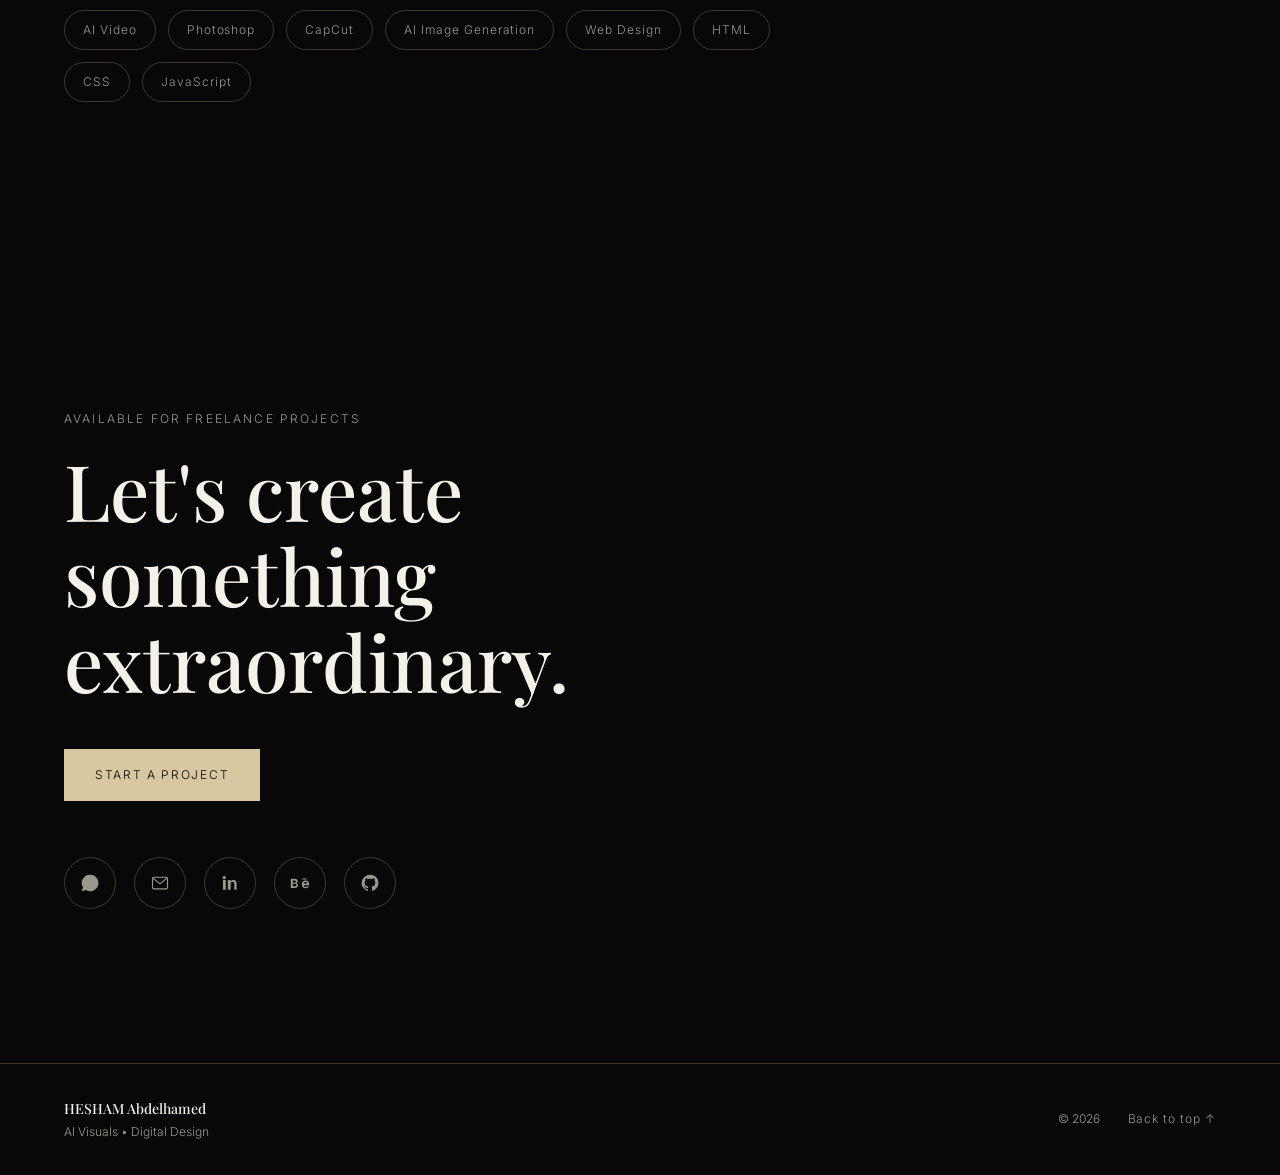
==== commit 1ca8a20e: "Update index.html" ====
--- a/index.html
+++ b/index.html
@@ -21,7 +21,7 @@
 <body>
 
 <!-- PRELOADER -->
-
+<div id="preloader" aria-hidden="true">
     <span class="preloader-name">HESHAM</span>
     <span class="preloader-count" id="preloaderCount">00</span>
 </div>
